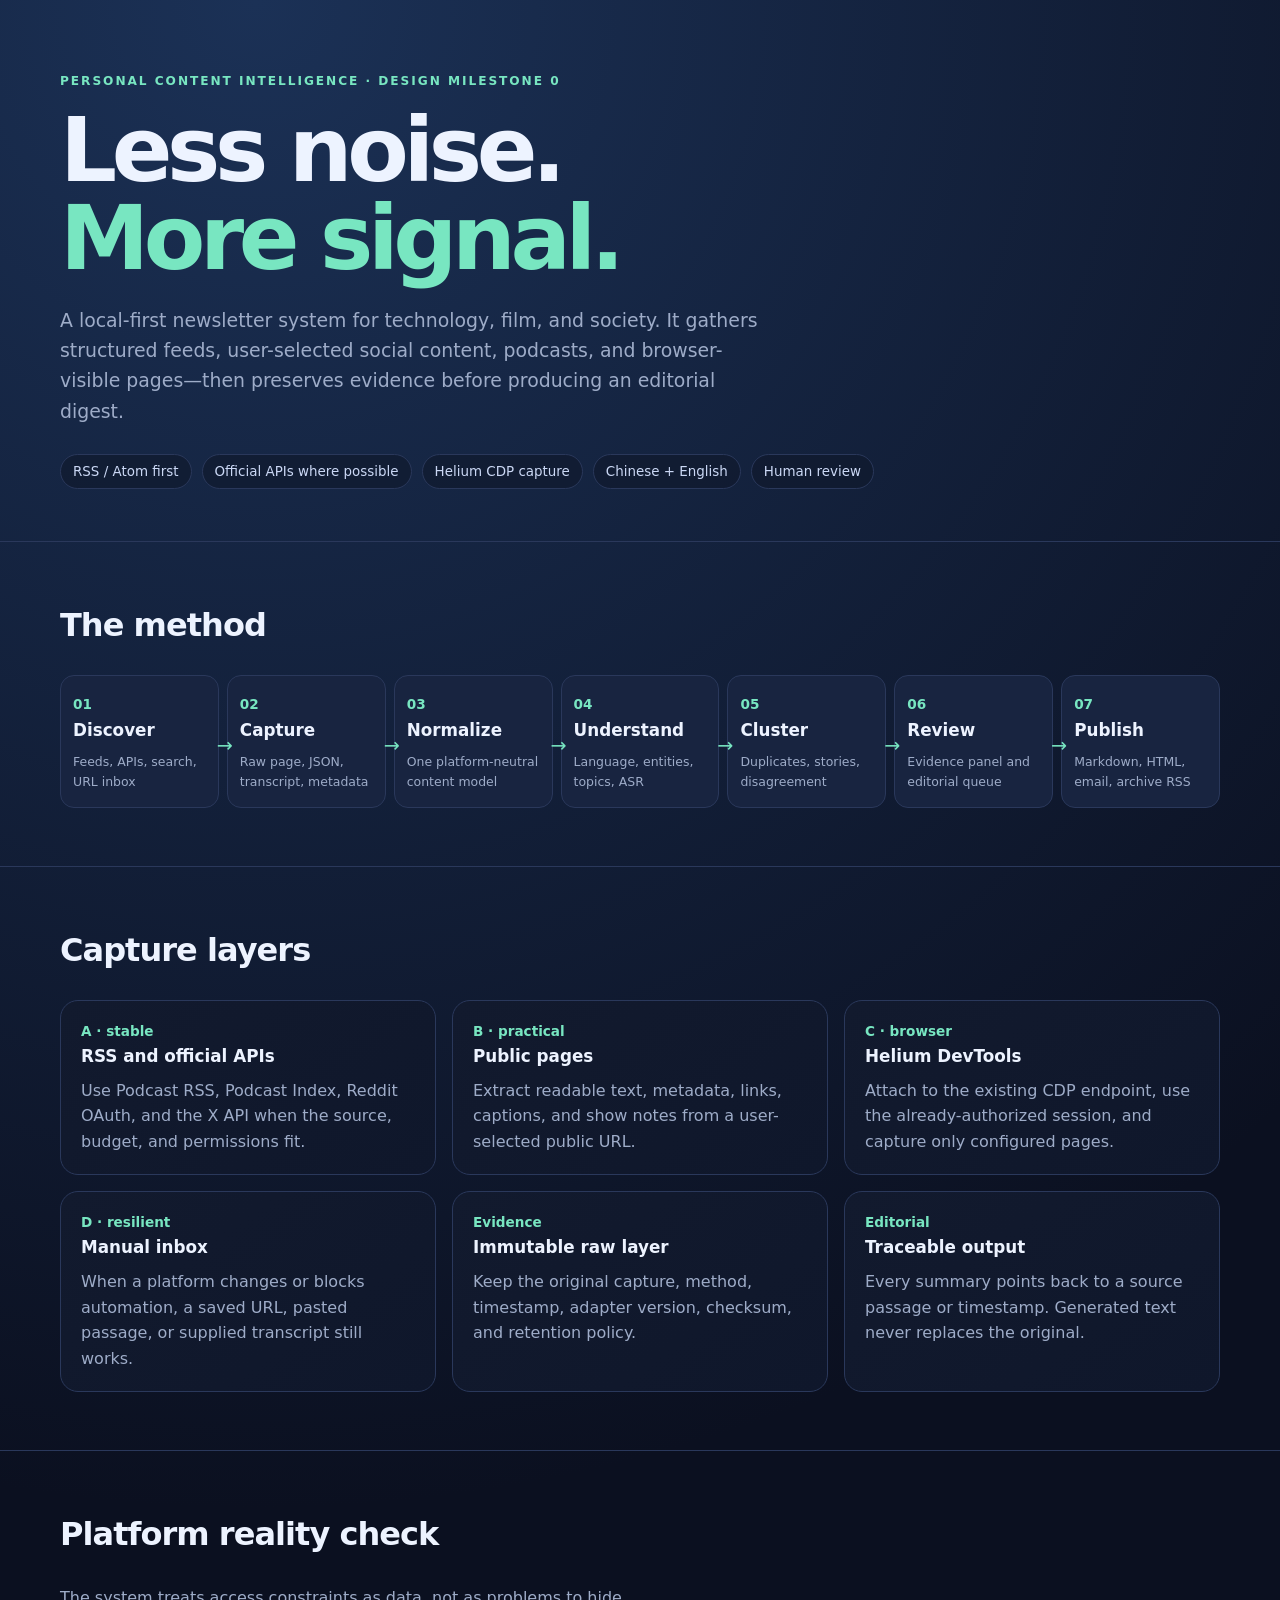
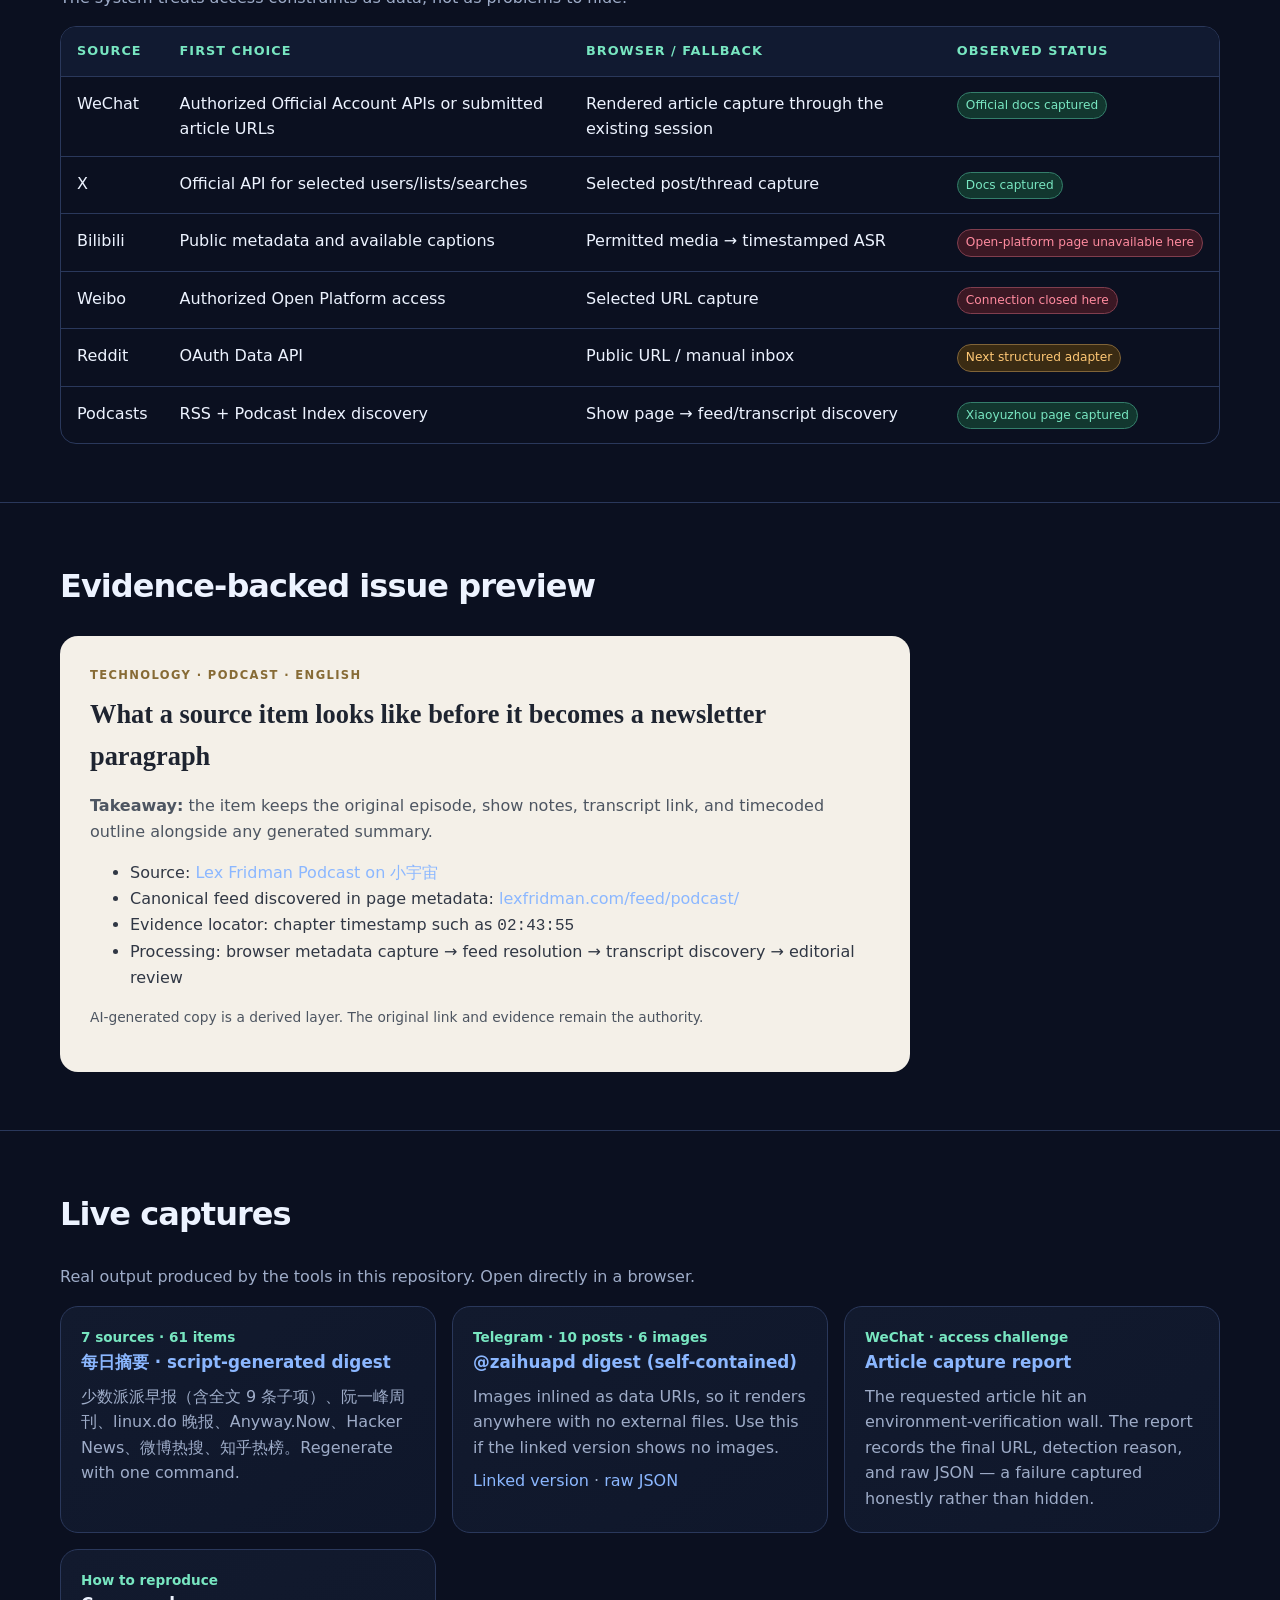
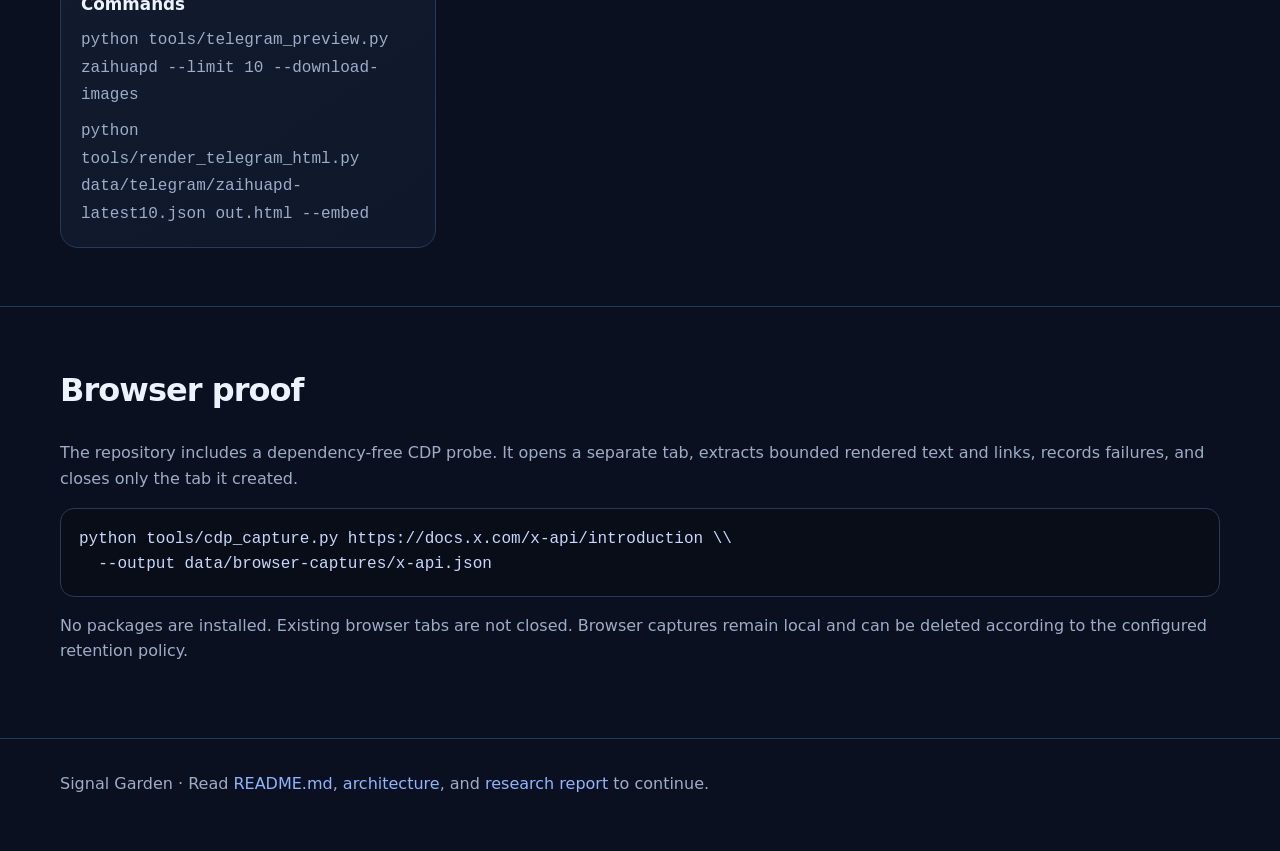
==== site/index.html @ 610e1a98 "Milestone 0: research, architecture, and working collectors - Docs: architecture, research, source m" ====
<!doctype html>
<html lang="en">
<head>
  <meta charset="utf-8">
  <meta name="viewport" content="width=device-width, initial-scale=1">
  <title>Signal Garden — Personal Newsletter System</title>
  <style>
    :root { --bg:#0b1020; --panel:#121a2e; --panel2:#182440; --ink:#edf3ff; --muted:#9eacc8; --line:#2a385b; --accent:#78e6c1; --accent2:#8bb7ff; --warn:#ffc875; --bad:#ff8b9f; }
    * { box-sizing:border-box; }
    body { margin:0; background:radial-gradient(circle at 20% 0%,#1b3156 0,transparent 36%),var(--bg); color:var(--ink); font:16px/1.6 system-ui,-apple-system,Segoe UI,sans-serif; }
    a { color:var(--accent2); text-decoration:none; } a:hover{text-decoration:underline}
    .wrap { width:min(1160px,calc(100% - 40px)); margin:auto; }
    header { padding:72px 0 52px; border-bottom:1px solid var(--line); }
    .eyebrow { color:var(--accent); text-transform:uppercase; letter-spacing:.16em; font-size:.76rem; font-weight:700; }
    h1 { max-width:820px; font-size:clamp(2.5rem,7vw,5.7rem); line-height:.98; margin:16px 0 22px; letter-spacing:-.06em; }
    .lede { max-width:720px; color:var(--muted); font-size:1.18rem; }
    .badges { display:flex; flex-wrap:wrap; gap:10px; margin-top:28px; }
    .badge { border:1px solid var(--line); background:#10192caa; border-radius:999px; padding:6px 12px; color:#cbd8f5; font-size:.84rem; }
    section { padding:58px 0; border-bottom:1px solid var(--line); }
    h2 { font-size:2rem; margin:0 0 24px; letter-spacing:-.03em; }
    h3 { margin:0 0 8px; font-size:1.05rem; }
    .muted { color:var(--muted); }
    .grid { display:grid; grid-template-columns:repeat(3,1fr); gap:16px; }
    .card { background:linear-gradient(145deg,var(--panel),#0f172b); border:1px solid var(--line); border-radius:18px; padding:20px; }
    .card p { color:var(--muted); margin:8px 0 0; }
    .number { color:var(--accent); font-size:.85rem; font-weight:800; }
    .pipeline { display:grid; grid-template-columns:repeat(7,1fr); gap:8px; align-items:stretch; }
    .step { position:relative; background:var(--panel2); border:1px solid var(--line); border-radius:14px; padding:15px 12px; min-height:124px; }
    .step:not(:last-child)::after { content:'→'; position:absolute; right:-15px; top:42%; color:var(--accent); z-index:2; font-size:1.2rem; }
    .step small { display:block; color:var(--muted); margin-top:8px; font-size:.78rem; }
    .matrix { overflow:auto; border:1px solid var(--line); border-radius:16px; }
    table { width:100%; min-width:760px; border-collapse:collapse; }
    th,td { padding:14px 16px; text-align:left; border-bottom:1px solid var(--line); vertical-align:top; }
    th { color:var(--accent); font-size:.8rem; text-transform:uppercase; letter-spacing:.08em; background:#111a31; }
    tr:last-child td { border-bottom:0; }
    .status { font-size:.76rem; border-radius:999px; padding:3px 8px; display:inline-block; border:1px solid; white-space:nowrap; }
    .ok { color:var(--accent); border-color:#347e6b; background:#12372f; }
    .partial { color:var(--warn); border-color:#806438; background:#3a2b13; }
    .blocked { color:var(--bad); border-color:#803e4e; background:#3b1824; }
    .issue { background:#f4f0e8; color:#1e2430; border-radius:18px; padding:30px; max-width:850px; }
    .issue .kicker { color:#876b35; text-transform:uppercase; letter-spacing:.12em; font-size:.72rem; font-weight:800; }
    .issue h3 { font-family:Georgia,serif; font-size:1.65rem; margin:8px 0 10px; }
    .issue p { color:#4d5561; }
    .issue ul { color:#303744; }
    pre { overflow:auto; background:#080d18; border:1px solid var(--line); padding:18px; border-radius:14px; color:#c7d8ff; }
    footer { padding:32px 0 70px; color:var(--muted); }
    @media (max-width:900px) { .grid{grid-template-columns:1fr 1fr}.pipeline{grid-template-columns:repeat(2,1fr)} .step:not(:last-child)::after{display:none} }
    @media (max-width:580px) { .wrap{width:min(100% - 24px,1160px)} .grid{grid-template-columns:1fr} header{padding-top:46px} }
  </style>
</head>
<body>
  <header><div class="wrap">
    <div class="eyebrow">Personal content intelligence · design milestone 0</div>
    <h1>Less noise.<br><span style="color:var(--accent)">More signal.</span></h1>
    <p class="lede">A local-first newsletter system for technology, film, and society. It gathers structured feeds, user-selected social content, podcasts, and browser-visible pages—then preserves evidence before producing an editorial digest.</p>
    <div class="badges"><span class="badge">RSS / Atom first</span><span class="badge">Official APIs where possible</span><span class="badge">Helium CDP capture</span><span class="badge">Chinese + English</span><span class="badge">Human review</span></div>
  </div></header>

  <main>
    <section><div class="wrap"><h2>The method</h2><div class="pipeline">
      <div class="step"><span class="number">01</span><h3>Discover</h3><small>Feeds, APIs, search, URL inbox</small></div>
      <div class="step"><span class="number">02</span><h3>Capture</h3><small>Raw page, JSON, transcript, metadata</small></div>
      <div class="step"><span class="number">03</span><h3>Normalize</h3><small>One platform-neutral content model</small></div>
      <div class="step"><span class="number">04</span><h3>Understand</h3><small>Language, entities, topics, ASR</small></div>
      <div class="step"><span class="number">05</span><h3>Cluster</h3><small>Duplicates, stories, disagreement</small></div>
      <div class="step"><span class="number">06</span><h3>Review</h3><small>Evidence panel and editorial queue</small></div>
      <div class="step"><span class="number">07</span><h3>Publish</h3><small>Markdown, HTML, email, archive RSS</small></div>
    </div></div></section>

    <section><div class="wrap"><h2>Capture layers</h2><div class="grid">
      <article class="card"><div class="number">A · stable</div><h3>RSS and official APIs</h3><p>Use Podcast RSS, Podcast Index, Reddit OAuth, and the X API when the source, budget, and permissions fit.</p></article>
      <article class="card"><div class="number">B · practical</div><h3>Public pages</h3><p>Extract readable text, metadata, links, captions, and show notes from a user-selected public URL.</p></article>
      <article class="card"><div class="number">C · browser</div><h3>Helium DevTools</h3><p>Attach to the existing CDP endpoint, use the already-authorized session, and capture only configured pages.</p></article>
      <article class="card"><div class="number">D · resilient</div><h3>Manual inbox</h3><p>When a platform changes or blocks automation, a saved URL, pasted passage, or supplied transcript still works.</p></article>
      <article class="card"><div class="number">Evidence</div><h3>Immutable raw layer</h3><p>Keep the original capture, method, timestamp, adapter version, checksum, and retention policy.</p></article>
      <article class="card"><div class="number">Editorial</div><h3>Traceable output</h3><p>Every summary points back to a source passage or timestamp. Generated text never replaces the original.</p></article>
    </div></div></section>

    <section><div class="wrap"><h2>Platform reality check</h2><p class="muted">The system treats access constraints as data, not as problems to hide.</p><div class="matrix"><table><thead><tr><th>Source</th><th>First choice</th><th>Browser / fallback</th><th>Observed status</th></tr></thead><tbody>
      <tr><td>WeChat</td><td>Authorized Official Account APIs or submitted article URLs</td><td>Rendered article capture through the existing session</td><td><span class="status ok">Official docs captured</span></td></tr>
      <tr><td>X</td><td>Official API for selected users/lists/searches</td><td>Selected post/thread capture</td><td><span class="status ok">Docs captured</span></td></tr>
      <tr><td>Bilibili</td><td>Public metadata and available captions</td><td>Permitted media → timestamped ASR</td><td><span class="status blocked">Open-platform page unavailable here</span></td></tr>
      <tr><td>Weibo</td><td>Authorized Open Platform access</td><td>Selected URL capture</td><td><span class="status blocked">Connection closed here</span></td></tr>
      <tr><td>Reddit</td><td>OAuth Data API</td><td>Public URL / manual inbox</td><td><span class="status partial">Next structured adapter</span></td></tr>
      <tr><td>Podcasts</td><td>RSS + Podcast Index discovery</td><td>Show page → feed/transcript discovery</td><td><span class="status ok">Xiaoyuzhou page captured</span></td></tr>
    </tbody></table></div></div></section>

    <section><div class="wrap"><h2>Evidence-backed issue preview</h2><div class="issue"><div class="kicker">Technology · podcast · English</div><h3>What a source item looks like before it becomes a newsletter paragraph</h3><p><strong>Takeaway:</strong> the item keeps the original episode, show notes, transcript link, and timecoded outline alongside any generated summary.</p><ul><li>Source: <a href="https://www.xiaoyuzhoufm.com/podcast/60822a89e37969823dfb8be3">Lex Fridman Podcast on 小宇宙</a></li><li>Canonical feed discovered in page metadata: <a href="https://lexfridman.com/feed/podcast/">lexfridman.com/feed/podcast/</a></li><li>Evidence locator: chapter timestamp such as <code>02:43:55</code></li><li>Processing: browser metadata capture → feed resolution → transcript discovery → editorial review</li></ul><p style="font-size:.86rem">AI-generated copy is a derived layer. The original link and evidence remain the authority.</p></div></div></section>

    <section><div class="wrap"><h2>Live captures</h2><p class="muted">Real output produced by the tools in this repository. Open directly in a browser.</p><div class="grid">
      <article class="card"><div class="number">7 sources · 61 items</div><h3><a href="captures/digest.html">每日摘要 · script-generated digest</a></h3><p>少数派派早报（含全文 9 条子项）、阮一峰周刊、linux.do 晚报、Anyway.Now、Hacker News、微博热搜、知乎热榜。Regenerate with one command.</p></article>
      <article class="card"><div class="number">Telegram · 10 posts · 6 images</div><h3><a href="captures/telegram-zaihuapd-latest10-standalone.html">@zaihuapd digest (self-contained)</a></h3><p>Images inlined as data URIs, so it renders anywhere with no external files. Use this if the linked version shows no images.</p><p><a href="captures/telegram-zaihuapd-latest10.html">Linked version</a> · <a href="../data/telegram/zaihuapd-latest10.json">raw JSON</a></p></article>
      <article class="card"><div class="number">WeChat · access challenge</div><h3><a href="captures/wechat-article-zk0KxuLzhmMJ4LPYW_OHMA.html">Article capture report</a></h3><p>The requested article hit an environment-verification wall. The report records the final URL, detection reason, and raw JSON — a failure captured honestly rather than hidden.</p></article>
      <article class="card"><div class="number">How to reproduce</div><h3>Commands</h3><p><code>python tools/telegram_preview.py zaihuapd --limit 10 --download-images</code></p><p><code>python tools/render_telegram_html.py data/telegram/zaihuapd-latest10.json out.html --embed</code></p></article>
    </div></div></section>

    <section><div class="wrap"><h2>Browser proof</h2><p class="muted">The repository includes a dependency-free CDP probe. It opens a separate tab, extracts bounded rendered text and links, records failures, and closes only the tab it created.</p><pre>python tools/cdp_capture.py https://docs.x.com/x-api/introduction \\
  --output data/browser-captures/x-api.json</pre><p class="muted">No packages are installed. Existing browser tabs are not closed. Browser captures remain local and can be deleted according to the configured retention policy.</p></div></section>
  </main>
  <footer><div class="wrap">Signal Garden · Read <a href="../README.md">README.md</a>, <a href="../docs/ARCHITECTURE.md">architecture</a>, and <a href="../docs/RESEARCH.md">research report</a> to continue.</div></footer>
</body>
</html>
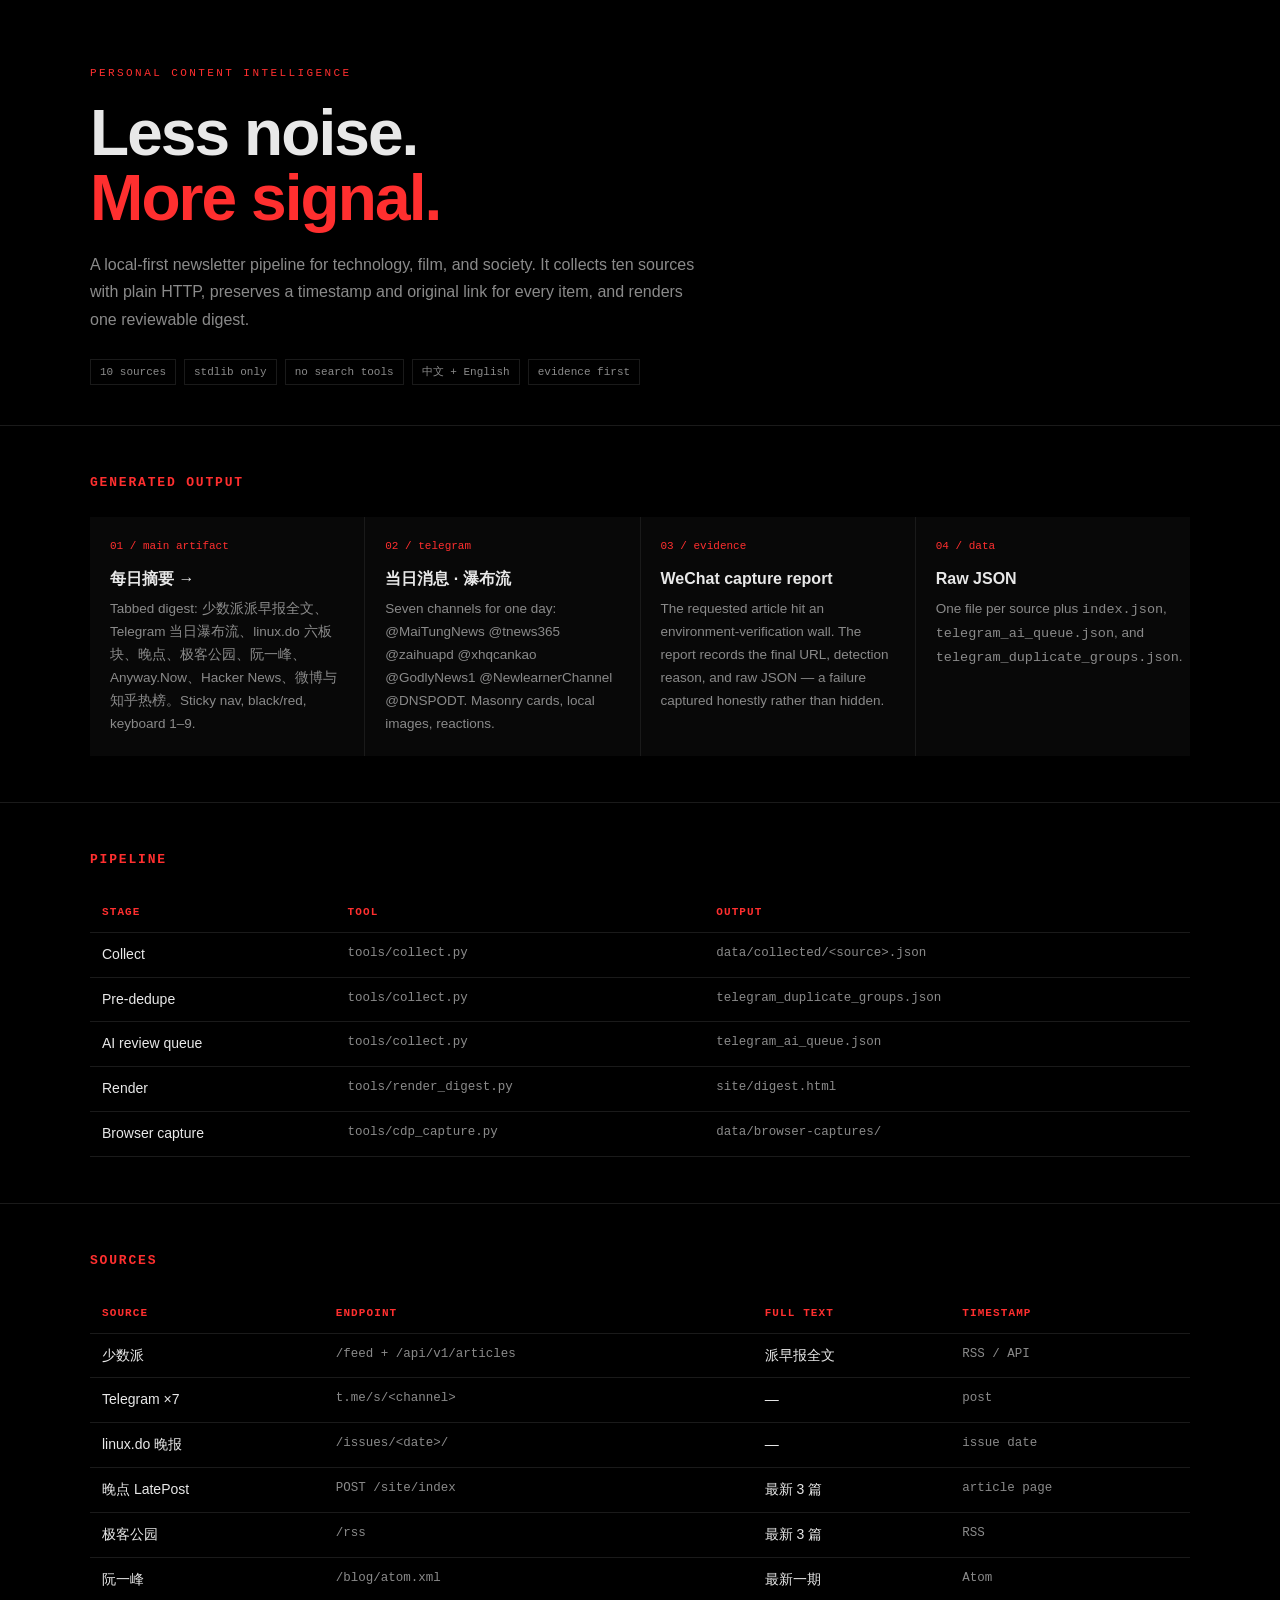
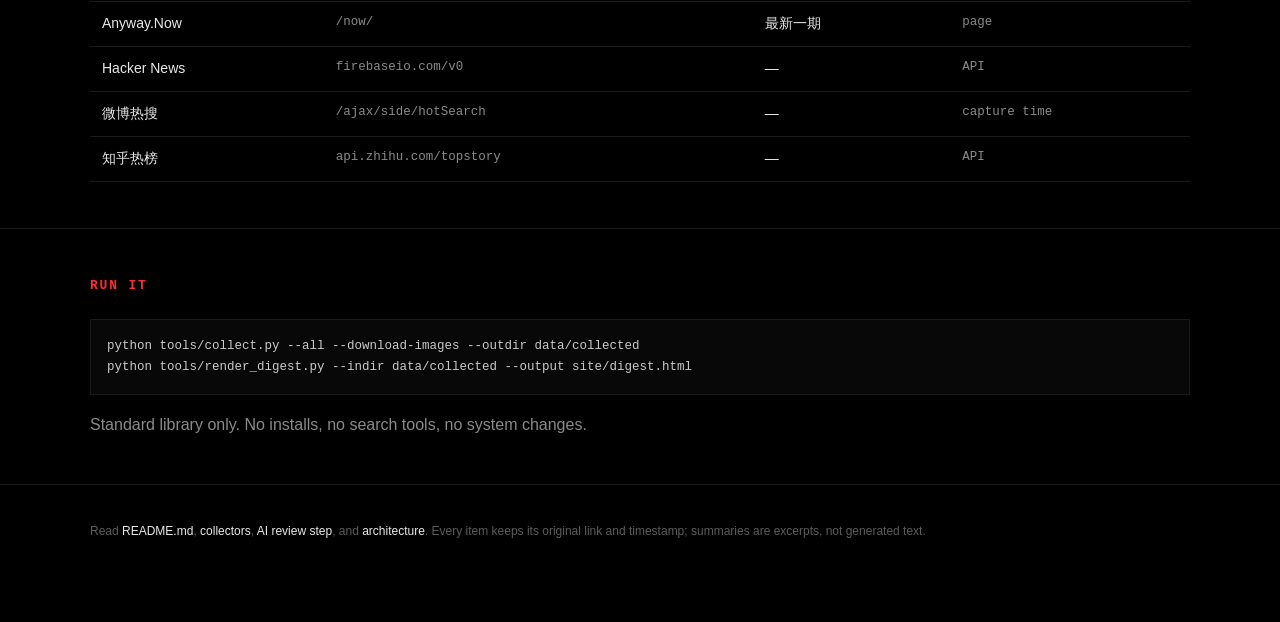
==== commit 3e274b47: "Rework pipeline: 10 sources, mandatory timestamps, scoped full text, minimal renderer Collection (to" ====
--- a/site/index.html
+++ b/site/index.html
@@ -1,102 +1,128 @@
 <!doctype html>
-<html lang="en">
+<html lang="zh-CN">
 <head>
-  <meta charset="utf-8">
-  <meta name="viewport" content="width=device-width, initial-scale=1">
-  <title>Signal Garden — Personal Newsletter System</title>
-  <style>
-    :root { --bg:#0b1020; --panel:#121a2e; --panel2:#182440; --ink:#edf3ff; --muted:#9eacc8; --line:#2a385b; --accent:#78e6c1; --accent2:#8bb7ff; --warn:#ffc875; --bad:#ff8b9f; }
-    * { box-sizing:border-box; }
-    body { margin:0; background:radial-gradient(circle at 20% 0%,#1b3156 0,transparent 36%),var(--bg); color:var(--ink); font:16px/1.6 system-ui,-apple-system,Segoe UI,sans-serif; }
-    a { color:var(--accent2); text-decoration:none; } a:hover{text-decoration:underline}
-    .wrap { width:min(1160px,calc(100% - 40px)); margin:auto; }
-    header { padding:72px 0 52px; border-bottom:1px solid var(--line); }
-    .eyebrow { color:var(--accent); text-transform:uppercase; letter-spacing:.16em; font-size:.76rem; font-weight:700; }
-    h1 { max-width:820px; font-size:clamp(2.5rem,7vw,5.7rem); line-height:.98; margin:16px 0 22px; letter-spacing:-.06em; }
-    .lede { max-width:720px; color:var(--muted); font-size:1.18rem; }
-    .badges { display:flex; flex-wrap:wrap; gap:10px; margin-top:28px; }
-    .badge { border:1px solid var(--line); background:#10192caa; border-radius:999px; padding:6px 12px; color:#cbd8f5; font-size:.84rem; }
-    section { padding:58px 0; border-bottom:1px solid var(--line); }
-    h2 { font-size:2rem; margin:0 0 24px; letter-spacing:-.03em; }
-    h3 { margin:0 0 8px; font-size:1.05rem; }
-    .muted { color:var(--muted); }
-    .grid { display:grid; grid-template-columns:repeat(3,1fr); gap:16px; }
-    .card { background:linear-gradient(145deg,var(--panel),#0f172b); border:1px solid var(--line); border-radius:18px; padding:20px; }
-    .card p { color:var(--muted); margin:8px 0 0; }
-    .number { color:var(--accent); font-size:.85rem; font-weight:800; }
-    .pipeline { display:grid; grid-template-columns:repeat(7,1fr); gap:8px; align-items:stretch; }
-    .step { position:relative; background:var(--panel2); border:1px solid var(--line); border-radius:14px; padding:15px 12px; min-height:124px; }
-    .step:not(:last-child)::after { content:'→'; position:absolute; right:-15px; top:42%; color:var(--accent); z-index:2; font-size:1.2rem; }
-    .step small { display:block; color:var(--muted); margin-top:8px; font-size:.78rem; }
-    .matrix { overflow:auto; border:1px solid var(--line); border-radius:16px; }
-    table { width:100%; min-width:760px; border-collapse:collapse; }
-    th,td { padding:14px 16px; text-align:left; border-bottom:1px solid var(--line); vertical-align:top; }
-    th { color:var(--accent); font-size:.8rem; text-transform:uppercase; letter-spacing:.08em; background:#111a31; }
-    tr:last-child td { border-bottom:0; }
-    .status { font-size:.76rem; border-radius:999px; padding:3px 8px; display:inline-block; border:1px solid; white-space:nowrap; }
-    .ok { color:var(--accent); border-color:#347e6b; background:#12372f; }
-    .partial { color:var(--warn); border-color:#806438; background:#3a2b13; }
-    .blocked { color:var(--bad); border-color:#803e4e; background:#3b1824; }
-    .issue { background:#f4f0e8; color:#1e2430; border-radius:18px; padding:30px; max-width:850px; }
-    .issue .kicker { color:#876b35; text-transform:uppercase; letter-spacing:.12em; font-size:.72rem; font-weight:800; }
-    .issue h3 { font-family:Georgia,serif; font-size:1.65rem; margin:8px 0 10px; }
-    .issue p { color:#4d5561; }
-    .issue ul { color:#303744; }
-    pre { overflow:auto; background:#080d18; border:1px solid var(--line); padding:18px; border-radius:14px; color:#c7d8ff; }
-    footer { padding:32px 0 70px; color:var(--muted); }
-    @media (max-width:900px) { .grid{grid-template-columns:1fr 1fr}.pipeline{grid-template-columns:repeat(2,1fr)} .step:not(:last-child)::after{display:none} }
-    @media (max-width:580px) { .wrap{width:min(100% - 24px,1160px)} .grid{grid-template-columns:1fr} header{padding-top:46px} }
-  </style>
+<meta charset="utf-8">
+<meta name="viewport" content="width=device-width,initial-scale=1">
+<title>Personal Newsletter System</title>
+<style>
+*{margin:0;padding:0;box-sizing:border-box}
+:root{--bg:#000;--fg:#e8e8e8;--dim:#8a8a8a;--dimmer:#5c5c5c;--accent:#ff2f2f;--line:#1a1a1a;--panel:#080808}
+html{background:var(--bg)}
+body{background:var(--bg);color:var(--fg);
+  font:15px/1.7 -apple-system,"Segoe UI","PingFang SC","Microsoft YaHei",sans-serif;-webkit-font-smoothing:antialiased}
+a{color:var(--fg);text-decoration:none;border-bottom:1px solid transparent}
+a:hover{color:var(--accent);border-bottom-color:var(--accent)}
+code,.mono,time{font-family:ui-monospace,SFMono-Regular,Menlo,Consolas,monospace}
+.wrap{width:min(1100px,100% - 32px);margin:0 auto}
+header{border-bottom:1px solid var(--line);padding:64px 0 40px}
+.kicker{color:var(--accent);font-size:11px;letter-spacing:.22em;text-transform:uppercase;font-family:ui-monospace,monospace}
+h1{font-size:clamp(2rem,6vw,4rem);line-height:1.02;letter-spacing:-.03em;margin:18px 0 20px;font-weight:800}
+h1 em{font-style:normal;color:var(--accent)}
+.lede{color:var(--dim);max-width:70ch;font-size:16px}
+.tags{display:flex;flex-wrap:wrap;gap:8px;margin-top:26px}
+.tag{border:1px solid var(--line);color:var(--dim);font-size:11px;padding:3px 9px;font-family:ui-monospace,monospace}
+section{padding:46px 0;border-bottom:1px solid var(--line)}
+h2{font-size:13px;letter-spacing:.14em;text-transform:uppercase;color:var(--accent);
+  font-family:ui-monospace,monospace;font-weight:700;margin-bottom:22px}
+h3{font-size:16px;font-weight:700;margin-bottom:6px}
+.grid{display:grid;grid-template-columns:repeat(auto-fit,minmax(260px,1fr));gap:1px;background:var(--line)}
+.card{background:var(--panel);padding:20px}
+.card p{color:var(--dim);font-size:13.5px}
+.card .n{color:var(--accent);font-size:11px;font-family:ui-monospace,monospace;margin-bottom:10px;display:block}
+table{width:100%;border-collapse:collapse;font-size:14px}
+th,td{text-align:left;padding:10px 12px;border-bottom:1px solid var(--line);vertical-align:top}
+th{color:var(--accent);font-size:11px;letter-spacing:.1em;text-transform:uppercase;font-family:ui-monospace,monospace;font-weight:700}
+td.mono{font-family:ui-monospace,monospace;color:var(--dim);font-size:12.5px}
+.ok{color:var(--fg)}.warn{color:var(--dim)}.bad{color:var(--dimmer)}
+pre{background:var(--panel);border:1px solid var(--line);padding:16px;overflow-x:auto;
+  color:#c9c9c9;font-size:12.5px;font-family:ui-monospace,monospace}
+footer{padding:36px 0 80px;color:var(--dimmer);font-size:12px}
+footer code{color:var(--dim)}
+@media(max-width:640px){.wrap{width:calc(100% - 24px)}header{padding-top:44px}}
+</style>
 </head>
 <body>
-  <header><div class="wrap">
-    <div class="eyebrow">Personal content intelligence · design milestone 0</div>
-    <h1>Less noise.<br><span style="color:var(--accent)">More signal.</span></h1>
-    <p class="lede">A local-first newsletter system for technology, film, and society. It gathers structured feeds, user-selected social content, podcasts, and browser-visible pages—then preserves evidence before producing an editorial digest.</p>
-    <div class="badges"><span class="badge">RSS / Atom first</span><span class="badge">Official APIs where possible</span><span class="badge">Helium CDP capture</span><span class="badge">Chinese + English</span><span class="badge">Human review</span></div>
-  </div></header>
+<header><div class="wrap">
+  <div class="kicker">Personal content intelligence</div>
+  <h1>Less noise.<br><em>More signal.</em></h1>
+  <p class="lede">A local-first newsletter pipeline for technology, film, and society. It collects ten sources with plain HTTP, preserves a timestamp and original link for every item, and renders one reviewable digest.</p>
+  <div class="tags">
+    <span class="tag">10 sources</span>
+    <span class="tag">stdlib only</span>
+    <span class="tag">no search tools</span>
+    <span class="tag">中文 + English</span>
+    <span class="tag">evidence first</span>
+  </div>
+</div></header>
 
-  <main>
-    <section><div class="wrap"><h2>The method</h2><div class="pipeline">
-      <div class="step"><span class="number">01</span><h3>Discover</h3><small>Feeds, APIs, search, URL inbox</small></div>
-      <div class="step"><span class="number">02</span><h3>Capture</h3><small>Raw page, JSON, transcript, metadata</small></div>
-      <div class="step"><span class="number">03</span><h3>Normalize</h3><small>One platform-neutral content model</small></div>
-      <div class="step"><span class="number">04</span><h3>Understand</h3><small>Language, entities, topics, ASR</small></div>
-      <div class="step"><span class="number">05</span><h3>Cluster</h3><small>Duplicates, stories, disagreement</small></div>
-      <div class="step"><span class="number">06</span><h3>Review</h3><small>Evidence panel and editorial queue</small></div>
-      <div class="step"><span class="number">07</span><h3>Publish</h3><small>Markdown, HTML, email, archive RSS</small></div>
-    </div></div></section>
+<main>
+  <section><div class="wrap"><h2>Generated output</h2>
+    <div class="grid">
+      <div class="card">
+        <span class="n">01 / main artifact</span>
+        <h3><a href="digest.html">每日摘要 →</a></h3>
+        <p>Tabbed digest: 少数派派早报全文、Telegram 当日瀑布流、linux.do 六板块、晚点、极客公园、阮一峰、Anyway.Now、Hacker News、微博与知乎热榜。Sticky nav, black/red, keyboard 1–9.</p>
+      </div>
+      <div class="card">
+        <span class="n">02 / telegram</span>
+        <h3><a href="digest.html#telegram">当日消息 · 瀑布流</a></h3>
+        <p>Seven channels for one day: @MaiTungNews @tnews365 @zaihuapd @xhqcankao @GodlyNews1 @NewlearnerChannel @DNSPODT. Masonry cards, local images, reactions.</p>
+      </div>
+      <div class="card">
+        <span class="n">03 / evidence</span>
+        <h3><a href="captures/wechat-article-zk0KxuLzhmMJ4LPYW_OHMA.html">WeChat capture report</a></h3>
+        <p>The requested article hit an environment-verification wall. The report records the final URL, detection reason, and raw JSON — a failure captured honestly rather than hidden.</p>
+      </div>
+      <div class="card">
+        <span class="n">04 / data</span>
+        <h3><a href="../data/collected/index.json">Raw JSON</a></h3>
+        <p>One file per source plus <code>index.json</code>, <code>telegram_ai_queue.json</code>, and <code>telegram_duplicate_groups.json</code>.</p>
+      </div>
+    </div>
+  </div></section>
 
-    <section><div class="wrap"><h2>Capture layers</h2><div class="grid">
-      <article class="card"><div class="number">A · stable</div><h3>RSS and official APIs</h3><p>Use Podcast RSS, Podcast Index, Reddit OAuth, and the X API when the source, budget, and permissions fit.</p></article>
-      <article class="card"><div class="number">B · practical</div><h3>Public pages</h3><p>Extract readable text, metadata, links, captions, and show notes from a user-selected public URL.</p></article>
-      <article class="card"><div class="number">C · browser</div><h3>Helium DevTools</h3><p>Attach to the existing CDP endpoint, use the already-authorized session, and capture only configured pages.</p></article>
-      <article class="card"><div class="number">D · resilient</div><h3>Manual inbox</h3><p>When a platform changes or blocks automation, a saved URL, pasted passage, or supplied transcript still works.</p></article>
-      <article class="card"><div class="number">Evidence</div><h3>Immutable raw layer</h3><p>Keep the original capture, method, timestamp, adapter version, checksum, and retention policy.</p></article>
-      <article class="card"><div class="number">Editorial</div><h3>Traceable output</h3><p>Every summary points back to a source passage or timestamp. Generated text never replaces the original.</p></article>
-    </div></div></section>
+  <section><div class="wrap"><h2>Pipeline</h2>
+    <table>
+      <thead><tr><th>Stage</th><th>Tool</th><th>Output</th></tr></thead>
+      <tbody>
+        <tr><td>Collect</td><td class="mono">tools/collect.py</td><td class="mono">data/collected/&lt;source&gt;.json</td></tr>
+        <tr><td>Pre-dedupe</td><td class="mono">tools/collect.py</td><td class="mono">telegram_duplicate_groups.json</td></tr>
+        <tr><td>AI review queue</td><td class="mono">tools/collect.py</td><td class="mono">telegram_ai_queue.json</td></tr>
+        <tr><td>Render</td><td class="mono">tools/render_digest.py</td><td class="mono">site/digest.html</td></tr>
+        <tr><td>Browser capture</td><td class="mono">tools/cdp_capture.py</td><td class="mono">data/browser-captures/</td></tr>
+      </tbody>
+    </table>
+  </div></section>
 
-    <section><div class="wrap"><h2>Platform reality check</h2><p class="muted">The system treats access constraints as data, not as problems to hide.</p><div class="matrix"><table><thead><tr><th>Source</th><th>First choice</th><th>Browser / fallback</th><th>Observed status</th></tr></thead><tbody>
-      <tr><td>WeChat</td><td>Authorized Official Account APIs or submitted article URLs</td><td>Rendered article capture through the existing session</td><td><span class="status ok">Official docs captured</span></td></tr>
-      <tr><td>X</td><td>Official API for selected users/lists/searches</td><td>Selected post/thread capture</td><td><span class="status ok">Docs captured</span></td></tr>
-      <tr><td>Bilibili</td><td>Public metadata and available captions</td><td>Permitted media → timestamped ASR</td><td><span class="status blocked">Open-platform page unavailable here</span></td></tr>
-      <tr><td>Weibo</td><td>Authorized Open Platform access</td><td>Selected URL capture</td><td><span class="status blocked">Connection closed here</span></td></tr>
-      <tr><td>Reddit</td><td>OAuth Data API</td><td>Public URL / manual inbox</td><td><span class="status partial">Next structured adapter</span></td></tr>
-      <tr><td>Podcasts</td><td>RSS + Podcast Index discovery</td><td>Show page → feed/transcript discovery</td><td><span class="status ok">Xiaoyuzhou page captured</span></td></tr>
-    </tbody></table></div></div></section>
+  <section><div class="wrap"><h2>Sources</h2>
+    <table>
+      <thead><tr><th>Source</th><th>Endpoint</th><th>Full text</th><th>Timestamp</th></tr></thead>
+      <tbody>
+        <tr><td>少数派</td><td class="mono">/feed + /api/v1/articles</td><td>派早报全文</td><td class="mono">RSS / API</td></tr>
+        <tr><td>Telegram ×7</td><td class="mono">t.me/s/&lt;channel&gt;</td><td>—</td><td class="mono">post</td></tr>
+        <tr><td>linux.do 晚报</td><td class="mono">/issues/&lt;date&gt;/</td><td>—</td><td class="mono">issue date</td></tr>
+        <tr><td>晚点 LatePost</td><td class="mono">POST /site/index</td><td>最新 3 篇</td><td class="mono">article page</td></tr>
+        <tr><td>极客公园</td><td class="mono">/rss</td><td>最新 3 篇</td><td class="mono">RSS</td></tr>
+        <tr><td>阮一峰</td><td class="mono">/blog/atom.xml</td><td>最新一期</td><td class="mono">Atom</td></tr>
+        <tr><td>Anyway.Now</td><td class="mono">/now/</td><td>最新一期</td><td class="mono">page</td></tr>
+        <tr><td>Hacker News</td><td class="mono">firebaseio.com/v0</td><td>—</td><td class="mono">API</td></tr>
+        <tr><td>微博热搜</td><td class="mono">/ajax/side/hotSearch</td><td>—</td><td class="mono">capture time</td></tr>
+        <tr><td>知乎热榜</td><td class="mono">api.zhihu.com/topstory</td><td>—</td><td class="mono">API</td></tr>
+      </tbody>
+    </table>
+  </div></section>
 
-    <section><div class="wrap"><h2>Evidence-backed issue preview</h2><div class="issue"><div class="kicker">Technology · podcast · English</div><h3>What a source item looks like before it becomes a newsletter paragraph</h3><p><strong>Takeaway:</strong> the item keeps the original episode, show notes, transcript link, and timecoded outline alongside any generated summary.</p><ul><li>Source: <a href="https://www.xiaoyuzhoufm.com/podcast/60822a89e37969823dfb8be3">Lex Fridman Podcast on 小宇宙</a></li><li>Canonical feed discovered in page metadata: <a href="https://lexfridman.com/feed/podcast/">lexfridman.com/feed/podcast/</a></li><li>Evidence locator: chapter timestamp such as <code>02:43:55</code></li><li>Processing: browser metadata capture → feed resolution → transcript discovery → editorial review</li></ul><p style="font-size:.86rem">AI-generated copy is a derived layer. The original link and evidence remain the authority.</p></div></div></section>
+  <section><div class="wrap"><h2>Run it</h2>
+<pre>python tools/collect.py --all --download-images --outdir data/collected
+python tools/render_digest.py --indir data/collected --output site/digest.html</pre>
+    <p class="lede" style="margin-top:16px">Standard library only. No installs, no search tools, no system changes.</p>
+  </div></section>
+</main>
 
-    <section><div class="wrap"><h2>Live captures</h2><p class="muted">Real output produced by the tools in this repository. Open directly in a browser.</p><div class="grid">
-      <article class="card"><div class="number">7 sources · 61 items</div><h3><a href="captures/digest.html">每日摘要 · script-generated digest</a></h3><p>少数派派早报（含全文 9 条子项）、阮一峰周刊、linux.do 晚报、Anyway.Now、Hacker News、微博热搜、知乎热榜。Regenerate with one command.</p></article>
-      <article class="card"><div class="number">Telegram · 10 posts · 6 images</div><h3><a href="captures/telegram-zaihuapd-latest10-standalone.html">@zaihuapd digest (self-contained)</a></h3><p>Images inlined as data URIs, so it renders anywhere with no external files. Use this if the linked version shows no images.</p><p><a href="captures/telegram-zaihuapd-latest10.html">Linked version</a> · <a href="../data/telegram/zaihuapd-latest10.json">raw JSON</a></p></article>
-      <article class="card"><div class="number">WeChat · access challenge</div><h3><a href="captures/wechat-article-zk0KxuLzhmMJ4LPYW_OHMA.html">Article capture report</a></h3><p>The requested article hit an environment-verification wall. The report records the final URL, detection reason, and raw JSON — a failure captured honestly rather than hidden.</p></article>
-      <article class="card"><div class="number">How to reproduce</div><h3>Commands</h3><p><code>python tools/telegram_preview.py zaihuapd --limit 10 --download-images</code></p><p><code>python tools/render_telegram_html.py data/telegram/zaihuapd-latest10.json out.html --embed</code></p></article>
-    </div></div></section>
-
-    <section><div class="wrap"><h2>Browser proof</h2><p class="muted">The repository includes a dependency-free CDP probe. It opens a separate tab, extracts bounded rendered text and links, records failures, and closes only the tab it created.</p><pre>python tools/cdp_capture.py https://docs.x.com/x-api/introduction \\
-  --output data/browser-captures/x-api.json</pre><p class="muted">No packages are installed. Existing browser tabs are not closed. Browser captures remain local and can be deleted according to the configured retention policy.</p></div></section>
-  </main>
-  <footer><div class="wrap">Signal Garden · Read <a href="../README.md">README.md</a>, <a href="../docs/ARCHITECTURE.md">architecture</a>, and <a href="../docs/RESEARCH.md">research report</a> to continue.</div></footer>
+<footer><div class="wrap">
+  Read <a href="../README.md">README.md</a>, <a href="../docs/COLLECTORS.md">collectors</a>,
+  <a href="../docs/AI-REVIEW.md">AI review step</a>, and <a href="../docs/ARCHITECTURE.md">architecture</a>.
+  Every item keeps its original link and timestamp; summaries are excerpts, not generated text.
+</div></footer>
 </body>
 </html>
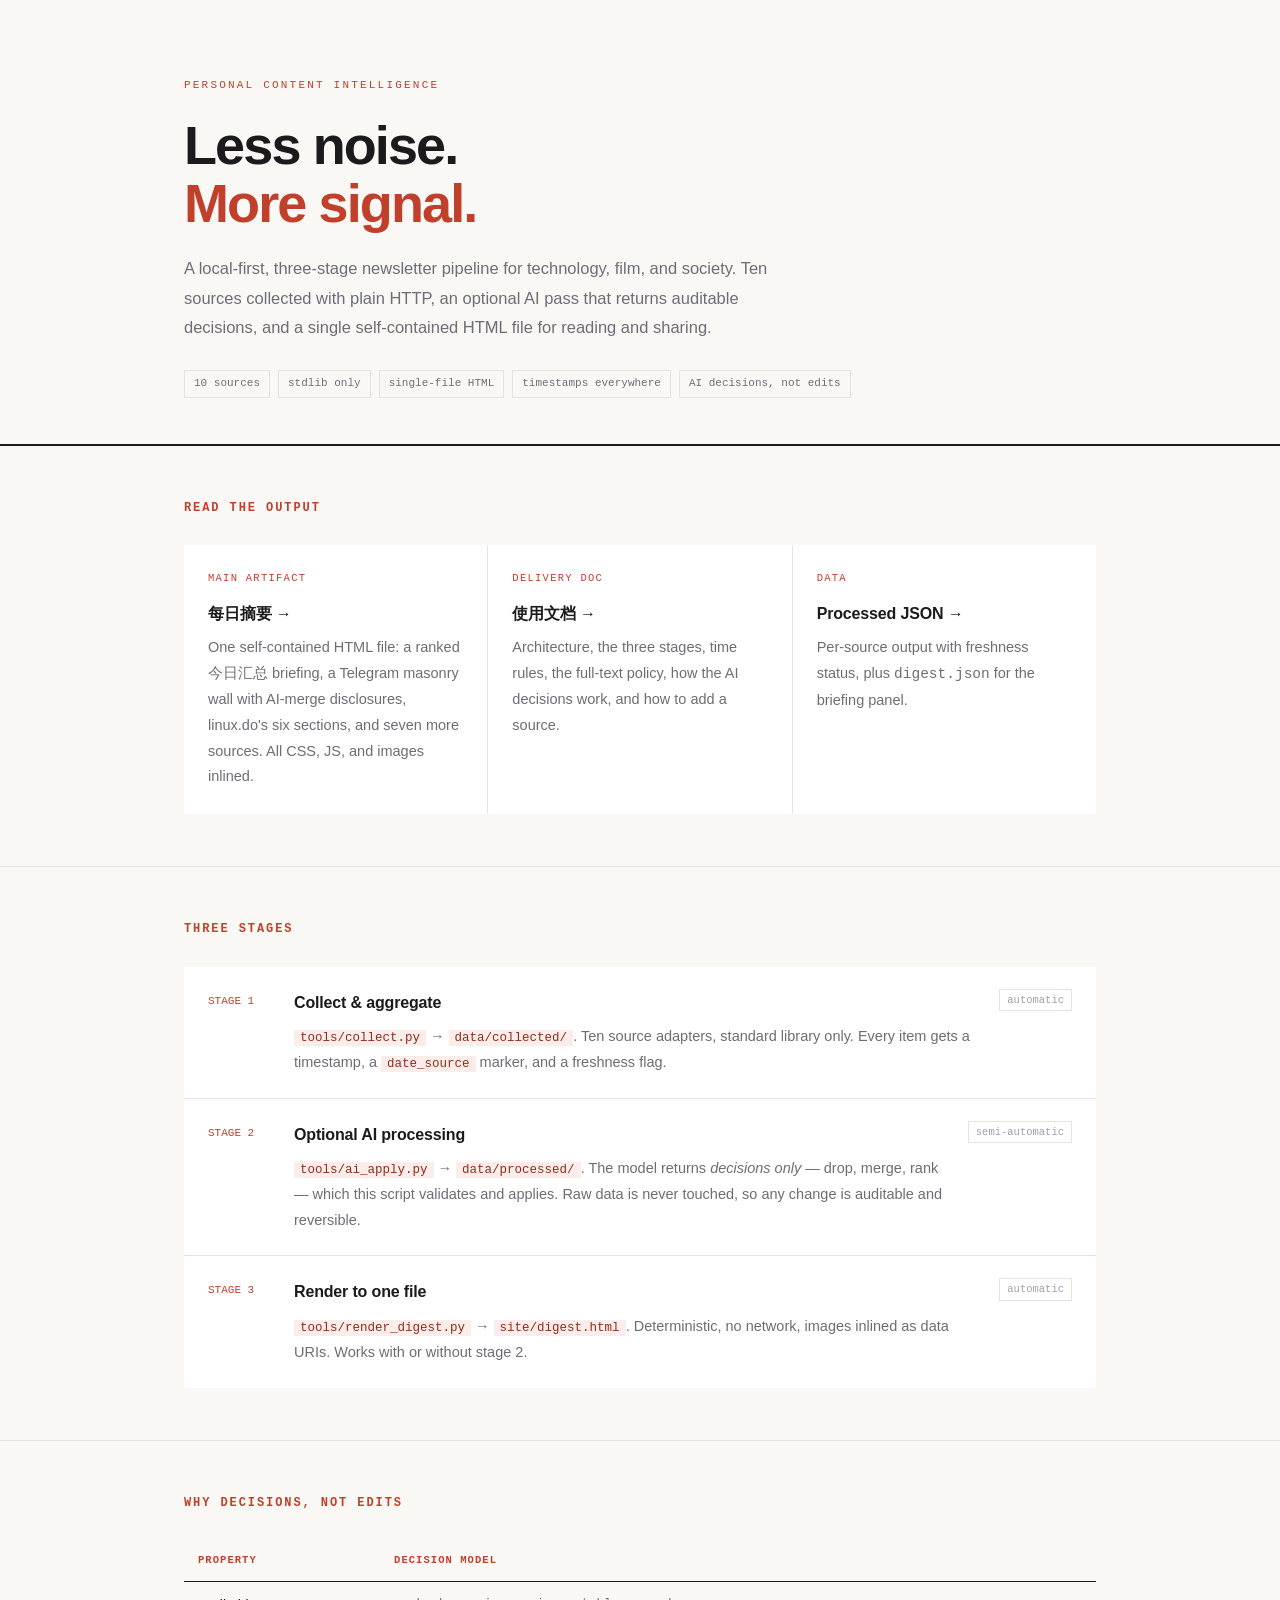
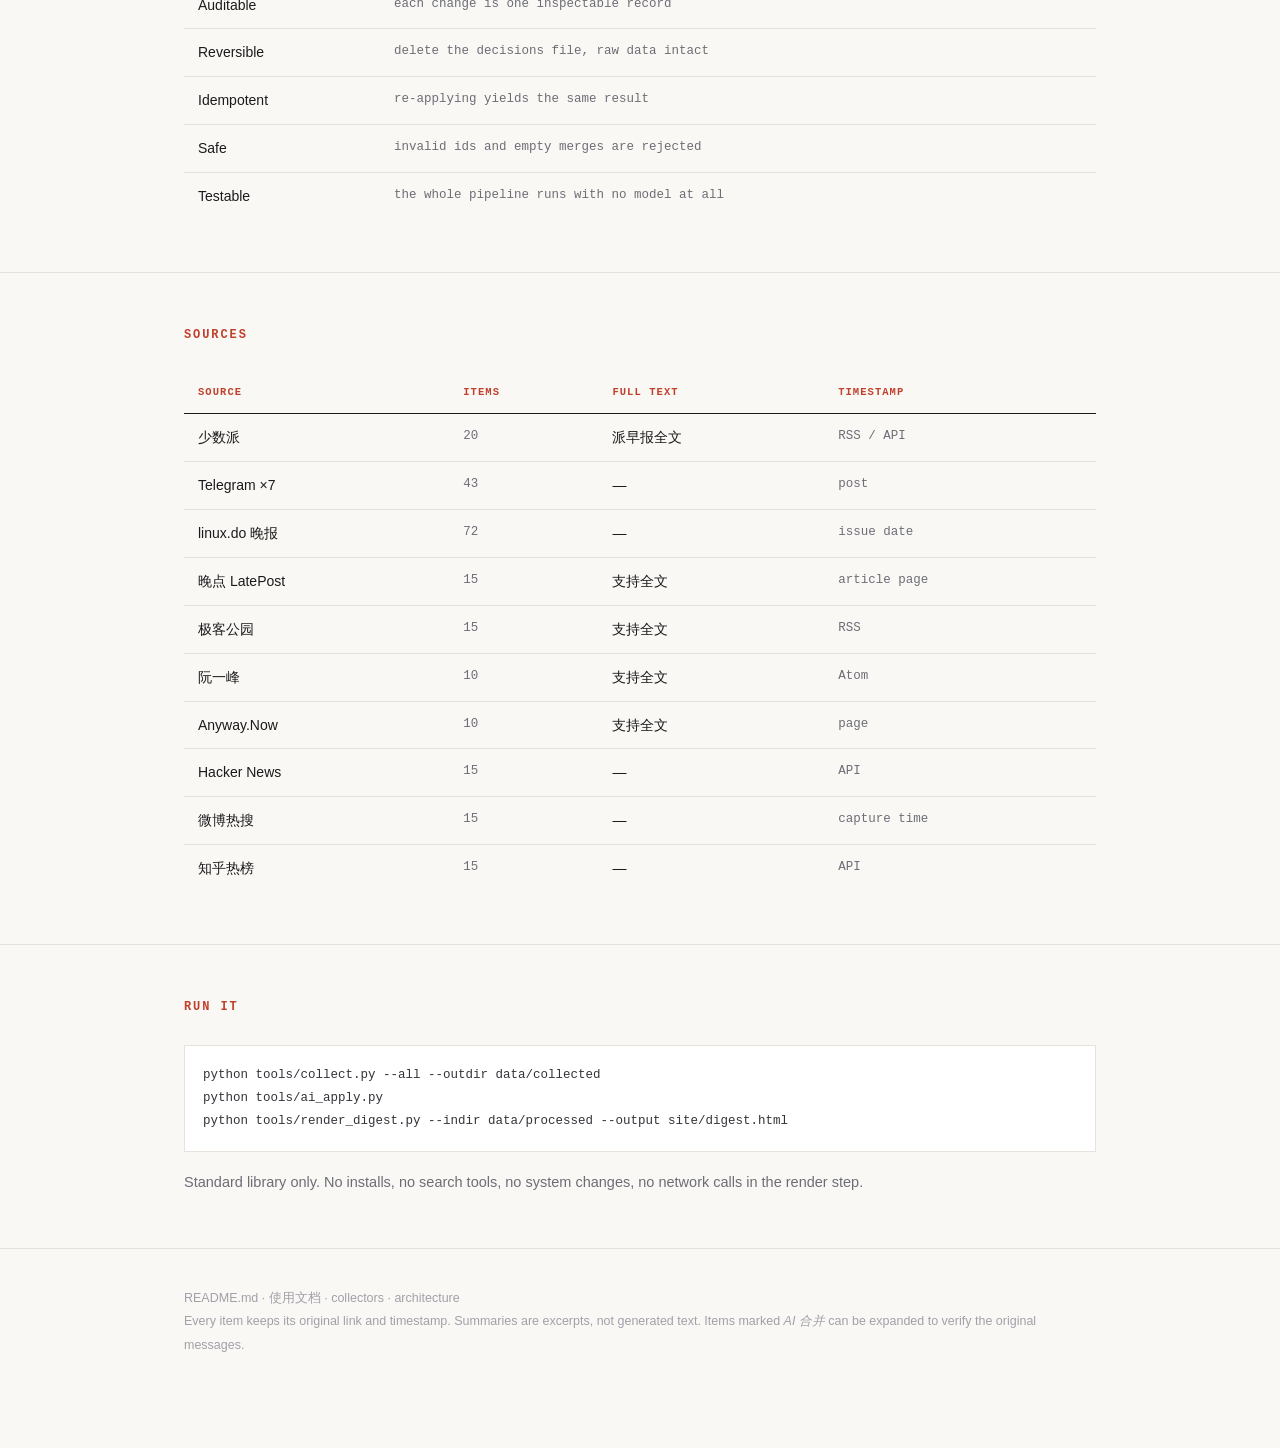
==== commit 80a99d23: "Stage 3 + docs: single-file renderer, light theme, usage guide Renderer (tools/render_digest.py) - w" ====
--- a/site/index.html
+++ b/site/index.html
@@ -6,123 +6,168 @@
 <title>Personal Newsletter System</title>
 <style>
 *{margin:0;padding:0;box-sizing:border-box}
-:root{--bg:#000;--fg:#e8e8e8;--dim:#8a8a8a;--dimmer:#5c5c5c;--accent:#ff2f2f;--line:#1a1a1a;--panel:#080808}
-html{background:var(--bg)}
-body{background:var(--bg);color:var(--fg);
-  font:15px/1.7 -apple-system,"Segoe UI","PingFang SC","Microsoft YaHei",sans-serif;-webkit-font-smoothing:antialiased}
-a{color:var(--fg);text-decoration:none;border-bottom:1px solid transparent}
-a:hover{color:var(--accent);border-bottom-color:var(--accent)}
-code,.mono,time{font-family:ui-monospace,SFMono-Regular,Menlo,Consolas,monospace}
-.wrap{width:min(1100px,100% - 32px);margin:0 auto}
-header{border-bottom:1px solid var(--line);padding:64px 0 40px}
-.kicker{color:var(--accent);font-size:11px;letter-spacing:.22em;text-transform:uppercase;font-family:ui-monospace,monospace}
-h1{font-size:clamp(2rem,6vw,4rem);line-height:1.02;letter-spacing:-.03em;margin:18px 0 20px;font-weight:800}
+:root{
+  --bg:#faf8f5;--surface:#fff;--ink:#1b1b1d;--ink-soft:#33333a;--muted:#6d6d76;
+  --faint:#a0a0a8;--line:#e7e3dc;--accent:#c0402c;--accent-soft:#fbeeea;--accent-ink:#8f2c1c;
+  --shadow:0 1px 2px rgba(28,24,20,.04),0 8px 24px -16px rgba(28,24,20,.18);
+}
+html{-webkit-text-size-adjust:100%}
+body{background:var(--bg);color:var(--ink);
+  font:16px/1.78 -apple-system,BlinkMacSystemFont,"Segoe UI","Noto Sans SC","PingFang SC","Microsoft YaHei",sans-serif;
+  -webkit-font-smoothing:antialiased}
+a{color:inherit;text-decoration:none;transition:color .16s ease}
+a:hover{color:var(--accent)}
+code,.mono,time{font-family:ui-monospace,SFMono-Regular,"SF Mono",Menlo,Consolas,monospace}
+::selection{background:var(--accent-soft)}
+.wrap{max-width:960px;margin:0 auto;padding:0 24px}
+header{padding:76px 0 46px;border-bottom:2px solid var(--ink)}
+.kicker{font-size:11px;letter-spacing:.2em;text-transform:uppercase;color:var(--accent);
+  font-family:ui-monospace,monospace;margin-bottom:20px}
+h1{font-size:clamp(30px,6vw,54px);line-height:1.08;letter-spacing:-.035em;font-weight:800;margin-bottom:22px}
 h1 em{font-style:normal;color:var(--accent)}
-.lede{color:var(--dim);max-width:70ch;font-size:16px}
-.tags{display:flex;flex-wrap:wrap;gap:8px;margin-top:26px}
-.tag{border:1px solid var(--line);color:var(--dim);font-size:11px;padding:3px 9px;font-family:ui-monospace,monospace}
-section{padding:46px 0;border-bottom:1px solid var(--line)}
-h2{font-size:13px;letter-spacing:.14em;text-transform:uppercase;color:var(--accent);
-  font-family:ui-monospace,monospace;font-weight:700;margin-bottom:22px}
-h3{font-size:16px;font-weight:700;margin-bottom:6px}
-.grid{display:grid;grid-template-columns:repeat(auto-fit,minmax(260px,1fr));gap:1px;background:var(--line)}
-.card{background:var(--panel);padding:20px}
-.card p{color:var(--dim);font-size:13.5px}
-.card .n{color:var(--accent);font-size:11px;font-family:ui-monospace,monospace;margin-bottom:10px;display:block}
+.lede{color:var(--muted);max-width:66ch;font-size:16.5px}
+.tags{display:flex;flex-wrap:wrap;gap:8px;margin-top:28px}
+.tag{font-size:11px;border:1px solid var(--line);color:var(--muted);padding:3px 9px;font-family:ui-monospace,monospace}
+section{padding:52px 0;border-bottom:1px solid var(--line)}
+h2{font-size:12px;letter-spacing:.16em;text-transform:uppercase;color:var(--accent);
+  font-family:ui-monospace,monospace;margin-bottom:26px;font-weight:700}
+h3{font-size:16px;font-weight:700;margin-bottom:7px;letter-spacing:-.01em}
+p{color:var(--muted);font-size:14.5px}
+.grid{display:grid;grid-template-columns:repeat(auto-fit,minmax(280px,1fr));gap:1px;background:var(--line)}
+.card{background:var(--surface);padding:24px;transition:transform .2s cubic-bezier(.2,.7,.3,1),box-shadow .2s ease}
+.card:hover{transform:translateY(-2px);box-shadow:var(--shadow);position:relative;z-index:1}
+.card .n{display:block;font-size:10.5px;letter-spacing:.12em;color:var(--accent);
+  font-family:ui-monospace,monospace;margin-bottom:12px}
+.stages{display:flex;flex-direction:column;gap:1px;background:var(--line)}
+.stage{background:var(--surface);padding:22px 24px;display:flex;gap:22px;align-items:flex-start}
+.stage-n{font-family:ui-monospace,monospace;font-size:11px;color:var(--accent);min-width:64px;padding-top:3px}
+.stage-body{flex:1}
+.stage-body code{font-size:12.5px;color:var(--accent-ink);background:var(--accent-soft);padding:1px 6px}
+.stage-auto{font-size:10.5px;font-family:ui-monospace,monospace;color:var(--faint);
+  border:1px solid var(--line);padding:1px 7px;white-space:nowrap}
 table{width:100%;border-collapse:collapse;font-size:14px}
-th,td{text-align:left;padding:10px 12px;border-bottom:1px solid var(--line);vertical-align:top}
-th{color:var(--accent);font-size:11px;letter-spacing:.1em;text-transform:uppercase;font-family:ui-monospace,monospace;font-weight:700}
-td.mono{font-family:ui-monospace,monospace;color:var(--dim);font-size:12.5px}
-.ok{color:var(--fg)}.warn{color:var(--dim)}.bad{color:var(--dimmer)}
-pre{background:var(--panel);border:1px solid var(--line);padding:16px;overflow-x:auto;
-  color:#c9c9c9;font-size:12.5px;font-family:ui-monospace,monospace}
-footer{padding:36px 0 80px;color:var(--dimmer);font-size:12px}
-footer code{color:var(--dim)}
-@media(max-width:640px){.wrap{width:calc(100% - 24px)}header{padding-top:44px}}
+th,td{text-align:left;padding:11px 14px;border-bottom:1px solid var(--line);vertical-align:top}
+th{font-size:10.5px;letter-spacing:.1em;text-transform:uppercase;color:var(--accent);
+  font-family:ui-monospace,monospace;font-weight:700;border-bottom:1px solid var(--ink)}
+td.mono{font-family:ui-monospace,monospace;color:var(--muted);font-size:12.5px}
+tr:last-child td{border-bottom:0}
+pre{background:var(--surface);border:1px solid var(--line);padding:18px;overflow-x:auto;
+  color:var(--ink-soft);font-size:12.5px;font-family:ui-monospace,monospace;line-height:1.85}
+footer{padding:38px 0 90px;color:var(--faint);font-size:12.5px;line-height:1.9}
+footer code{color:var(--muted)}
+@media(max-width:640px){.wrap{padding:0 16px}header{padding-top:52px}.stage{flex-direction:column;gap:10px}}
 </style>
 </head>
 <body>
 <header><div class="wrap">
   <div class="kicker">Personal content intelligence</div>
   <h1>Less noise.<br><em>More signal.</em></h1>
-  <p class="lede">A local-first newsletter pipeline for technology, film, and society. It collects ten sources with plain HTTP, preserves a timestamp and original link for every item, and renders one reviewable digest.</p>
+  <p class="lede">A local-first, three-stage newsletter pipeline for technology, film, and society. Ten sources collected with plain HTTP, an optional AI pass that returns auditable decisions, and a single self-contained HTML file for reading and sharing.</p>
   <div class="tags">
     <span class="tag">10 sources</span>
     <span class="tag">stdlib only</span>
-    <span class="tag">no search tools</span>
-    <span class="tag">中文 + English</span>
-    <span class="tag">evidence first</span>
+    <span class="tag">single-file HTML</span>
+    <span class="tag">timestamps everywhere</span>
+    <span class="tag">AI decisions, not edits</span>
   </div>
 </div></header>
 
 <main>
-  <section><div class="wrap"><h2>Generated output</h2>
+  <section><div class="wrap"><h2>Read the output</h2>
     <div class="grid">
       <div class="card">
-        <span class="n">01 / main artifact</span>
+        <span class="n">MAIN ARTIFACT</span>
         <h3><a href="digest.html">每日摘要 →</a></h3>
-        <p>Tabbed digest: 少数派派早报全文、Telegram 当日瀑布流、linux.do 六板块、晚点、极客公园、阮一峰、Anyway.Now、Hacker News、微博与知乎热榜。Sticky nav, black/red, keyboard 1–9.</p>
+        <p>One self-contained HTML file: a ranked 今日汇总 briefing, a Telegram masonry wall with AI-merge disclosures, linux.do's six sections, and seven more sources. All CSS, JS, and images inlined.</p>
       </div>
       <div class="card">
-        <span class="n">02 / telegram</span>
-        <h3><a href="digest.html#telegram">当日消息 · 瀑布流</a></h3>
-        <p>Seven channels for one day: @MaiTungNews @tnews365 @zaihuapd @xhqcankao @GodlyNews1 @NewlearnerChannel @DNSPODT. Masonry cards, local images, reactions.</p>
+        <span class="n">DELIVERY DOC</span>
+        <h3><a href="../docs/USAGE.md">使用文档 →</a></h3>
+        <p>Architecture, the three stages, time rules, the full-text policy, how the AI decisions work, and how to add a source.</p>
       </div>
       <div class="card">
-        <span class="n">03 / evidence</span>
-        <h3><a href="captures/wechat-article-zk0KxuLzhmMJ4LPYW_OHMA.html">WeChat capture report</a></h3>
-        <p>The requested article hit an environment-verification wall. The report records the final URL, detection reason, and raw JSON — a failure captured honestly rather than hidden.</p>
-      </div>
-      <div class="card">
-        <span class="n">04 / data</span>
-        <h3><a href="../data/collected/index.json">Raw JSON</a></h3>
-        <p>One file per source plus <code>index.json</code>, <code>telegram_ai_queue.json</code>, and <code>telegram_duplicate_groups.json</code>.</p>
+        <span class="n">DATA</span>
+        <h3><a href="../data/processed/index.json">Processed JSON →</a></h3>
+        <p>Per-source output with freshness status, plus <code>digest.json</code> for the briefing panel.</p>
       </div>
     </div>
   </div></section>
 
-  <section><div class="wrap"><h2>Pipeline</h2>
+  <section><div class="wrap"><h2>Three stages</h2>
+    <div class="stages">
+      <div class="stage">
+        <span class="stage-n">STAGE 1</span>
+        <div class="stage-body">
+          <h3>Collect &amp; aggregate</h3>
+          <p><code>tools/collect.py</code> → <code>data/collected/</code>. Ten source adapters, standard library only. Every item gets a timestamp, a <code>date_source</code> marker, and a freshness flag.</p>
+        </div>
+        <span class="stage-auto">automatic</span>
+      </div>
+      <div class="stage">
+        <span class="stage-n">STAGE 2</span>
+        <div class="stage-body">
+          <h3>Optional AI processing</h3>
+          <p><code>tools/ai_apply.py</code> → <code>data/processed/</code>. The model returns <em>decisions only</em> — drop, merge, rank — which this script validates and applies. Raw data is never touched, so any change is auditable and reversible.</p>
+        </div>
+        <span class="stage-auto">semi-automatic</span>
+      </div>
+      <div class="stage">
+        <span class="stage-n">STAGE 3</span>
+        <div class="stage-body">
+          <h3>Render to one file</h3>
+          <p><code>tools/render_digest.py</code> → <code>site/digest.html</code>. Deterministic, no network, images inlined as data URIs. Works with or without stage 2.</p>
+        </div>
+        <span class="stage-auto">automatic</span>
+      </div>
+    </div>
+  </div></section>
+
+  <section><div class="wrap"><h2>Why decisions, not edits</h2>
     <table>
-      <thead><tr><th>Stage</th><th>Tool</th><th>Output</th></tr></thead>
+      <thead><tr><th>Property</th><th>Decision model</th></tr></thead>
       <tbody>
-        <tr><td>Collect</td><td class="mono">tools/collect.py</td><td class="mono">data/collected/&lt;source&gt;.json</td></tr>
-        <tr><td>Pre-dedupe</td><td class="mono">tools/collect.py</td><td class="mono">telegram_duplicate_groups.json</td></tr>
-        <tr><td>AI review queue</td><td class="mono">tools/collect.py</td><td class="mono">telegram_ai_queue.json</td></tr>
-        <tr><td>Render</td><td class="mono">tools/render_digest.py</td><td class="mono">site/digest.html</td></tr>
-        <tr><td>Browser capture</td><td class="mono">tools/cdp_capture.py</td><td class="mono">data/browser-captures/</td></tr>
+        <tr><td>Auditable</td><td class="mono">each change is one inspectable record</td></tr>
+        <tr><td>Reversible</td><td class="mono">delete the decisions file, raw data intact</td></tr>
+        <tr><td>Idempotent</td><td class="mono">re-applying yields the same result</td></tr>
+        <tr><td>Safe</td><td class="mono">invalid ids and empty merges are rejected</td></tr>
+        <tr><td>Testable</td><td class="mono">the whole pipeline runs with no model at all</td></tr>
       </tbody>
     </table>
   </div></section>
 
   <section><div class="wrap"><h2>Sources</h2>
     <table>
-      <thead><tr><th>Source</th><th>Endpoint</th><th>Full text</th><th>Timestamp</th></tr></thead>
+      <thead><tr><th>Source</th><th>Items</th><th>Full text</th><th>Timestamp</th></tr></thead>
       <tbody>
-        <tr><td>少数派</td><td class="mono">/feed + /api/v1/articles</td><td>派早报全文</td><td class="mono">RSS / API</td></tr>
-        <tr><td>Telegram ×7</td><td class="mono">t.me/s/&lt;channel&gt;</td><td>—</td><td class="mono">post</td></tr>
-        <tr><td>linux.do 晚报</td><td class="mono">/issues/&lt;date&gt;/</td><td>—</td><td class="mono">issue date</td></tr>
-        <tr><td>晚点 LatePost</td><td class="mono">POST /site/index</td><td>最新 3 篇</td><td class="mono">article page</td></tr>
-        <tr><td>极客公园</td><td class="mono">/rss</td><td>最新 3 篇</td><td class="mono">RSS</td></tr>
-        <tr><td>阮一峰</td><td class="mono">/blog/atom.xml</td><td>最新一期</td><td class="mono">Atom</td></tr>
-        <tr><td>Anyway.Now</td><td class="mono">/now/</td><td>最新一期</td><td class="mono">page</td></tr>
-        <tr><td>Hacker News</td><td class="mono">firebaseio.com/v0</td><td>—</td><td class="mono">API</td></tr>
-        <tr><td>微博热搜</td><td class="mono">/ajax/side/hotSearch</td><td>—</td><td class="mono">capture time</td></tr>
-        <tr><td>知乎热榜</td><td class="mono">api.zhihu.com/topstory</td><td>—</td><td class="mono">API</td></tr>
+        <tr><td>少数派</td><td class="mono">20</td><td>派早报全文</td><td class="mono">RSS / API</td></tr>
+        <tr><td>Telegram ×7</td><td class="mono">43</td><td>—</td><td class="mono">post</td></tr>
+        <tr><td>linux.do 晚报</td><td class="mono">72</td><td>—</td><td class="mono">issue date</td></tr>
+        <tr><td>晚点 LatePost</td><td class="mono">15</td><td>支持全文</td><td class="mono">article page</td></tr>
+        <tr><td>极客公园</td><td class="mono">15</td><td>支持全文</td><td class="mono">RSS</td></tr>
+        <tr><td>阮一峰</td><td class="mono">10</td><td>支持全文</td><td class="mono">Atom</td></tr>
+        <tr><td>Anyway.Now</td><td class="mono">10</td><td>支持全文</td><td class="mono">page</td></tr>
+        <tr><td>Hacker News</td><td class="mono">15</td><td>—</td><td class="mono">API</td></tr>
+        <tr><td>微博热搜</td><td class="mono">15</td><td>—</td><td class="mono">capture time</td></tr>
+        <tr><td>知乎热榜</td><td class="mono">15</td><td>—</td><td class="mono">API</td></tr>
       </tbody>
     </table>
   </div></section>
 
   <section><div class="wrap"><h2>Run it</h2>
-<pre>python tools/collect.py --all --download-images --outdir data/collected
-python tools/render_digest.py --indir data/collected --output site/digest.html</pre>
-    <p class="lede" style="margin-top:16px">Standard library only. No installs, no search tools, no system changes.</p>
+<pre>python tools/collect.py --all --outdir data/collected
+python tools/ai_apply.py
+python tools/render_digest.py --indir data/processed --output site/digest.html</pre>
+    <p style="margin-top:18px">Standard library only. No installs, no search tools, no system changes, no network calls in the render step.</p>
   </div></section>
 </main>
 
 <footer><div class="wrap">
-  Read <a href="../README.md">README.md</a>, <a href="../docs/COLLECTORS.md">collectors</a>,
-  <a href="../docs/AI-REVIEW.md">AI review step</a>, and <a href="../docs/ARCHITECTURE.md">architecture</a>.
-  Every item keeps its original link and timestamp; summaries are excerpts, not generated text.
+  <a href="../README.md">README.md</a> ·
+  <a href="../docs/USAGE.md">使用文档</a> ·
+  <a href="../docs/COLLECTORS.md">collectors</a> ·
+  <a href="../docs/ARCHITECTURE.md">architecture</a><br>
+  Every item keeps its original link and timestamp. Summaries are excerpts, not generated text.
+  Items marked <em>AI 合并</em> can be expanded to verify the original messages.
 </div></footer>
 </body>
 </html>
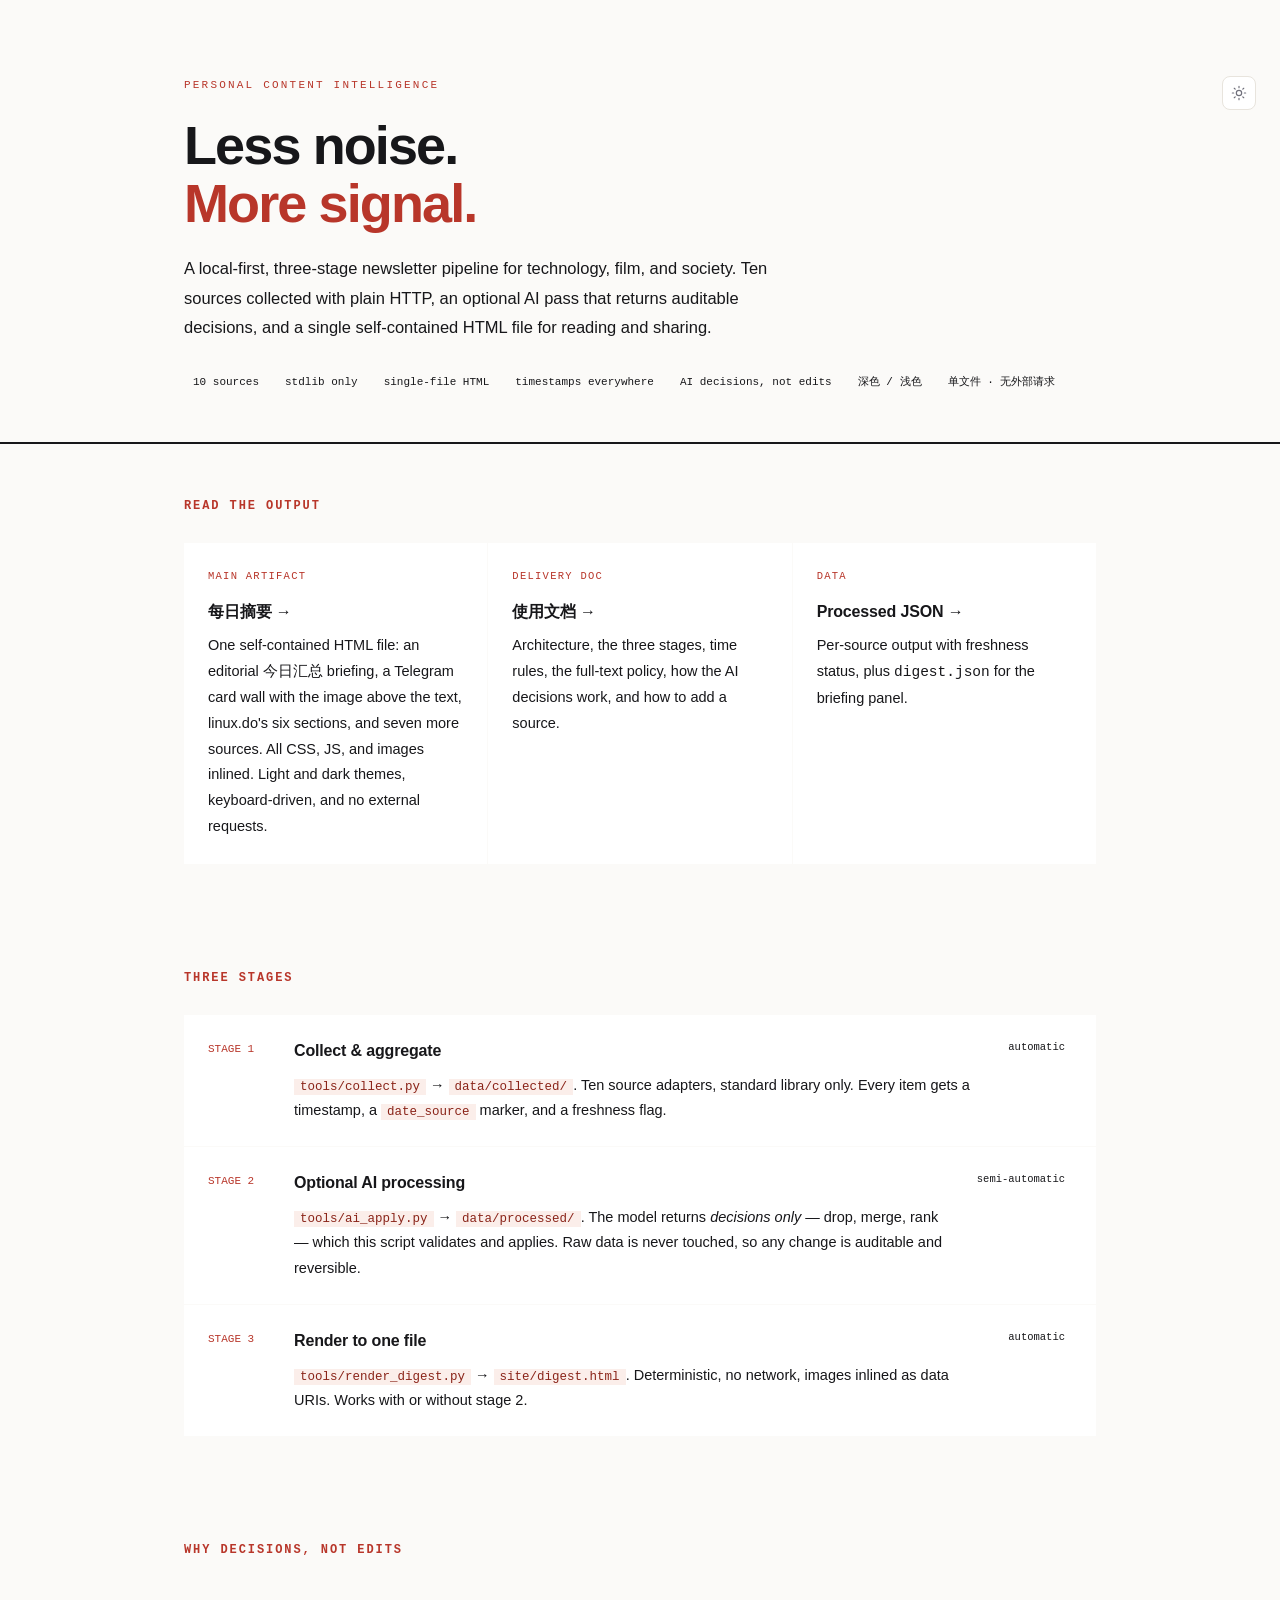
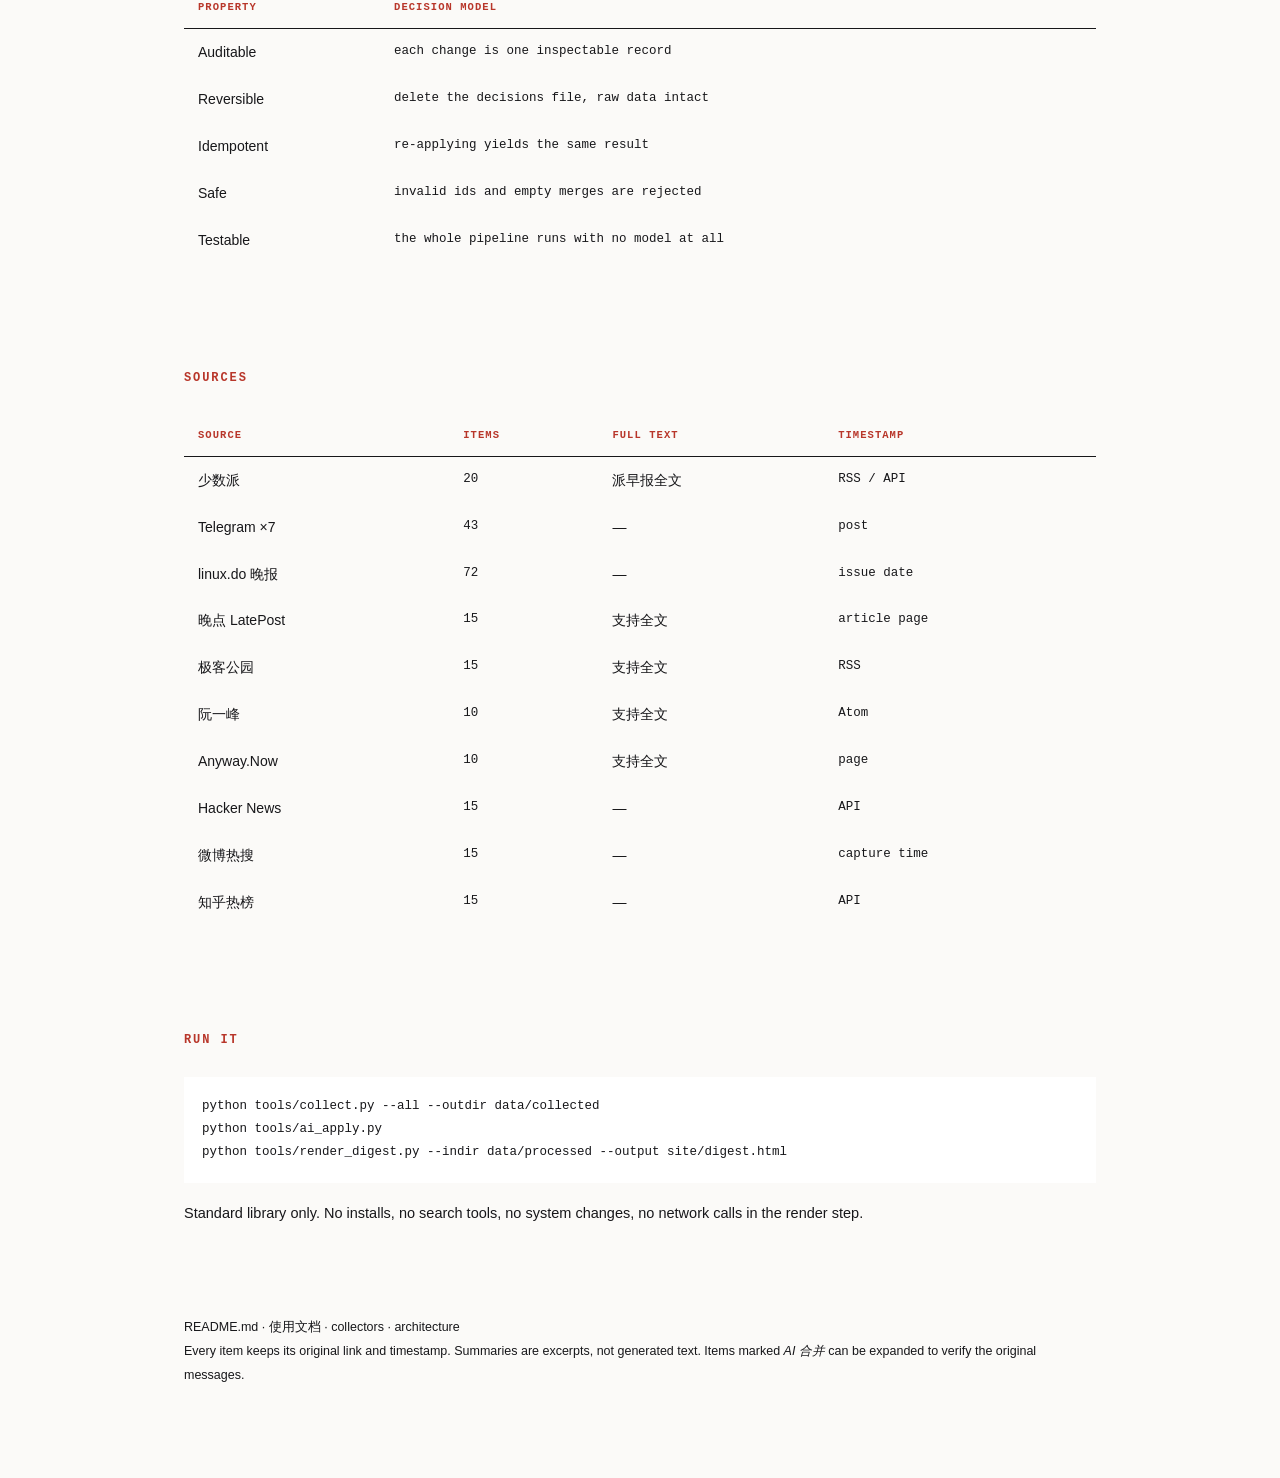
==== commit f5702729: "UI rebuilt: dark mode, fixed layout bugs, editorial digest Logic fixes - tabs were clipped: the nav " ====
--- a/site/index.html
+++ b/site/index.html
@@ -1,21 +1,29 @@
 <!doctype html>
-<html lang="zh-CN">
+<html lang="zh-CN" data-theme="light">
 <head>
 <meta charset="utf-8">
 <meta name="viewport" content="width=device-width,initial-scale=1">
+<meta name="color-scheme" content="light dark">
 <title>Personal Newsletter System</title>
 <style>
 *{margin:0;padding:0;box-sizing:border-box}
 :root{
-  --bg:#faf8f5;--surface:#fff;--ink:#1b1b1d;--ink-soft:#33333a;--muted:#6d6d76;
-  --faint:#a0a0a8;--line:#e7e3dc;--accent:#c0402c;--accent-soft:#fbeeea;--accent-ink:#8f2c1c;
-  --shadow:0 1px 2px rgba(28,24,20,.04),0 8px 24px -16px rgba(28,24,20,.18);
+  --bg:#fbfaf8;--elev:#fff;--sunken:#f5f2ec;--ink:#17171a;--ink-2:#41414a;--ink-3:#71717c;--ink-4:#a2a2ab;
+  --rule:#e8e4dd;--rule-2:#f1eee8;--accent:#b8362a;--accent-fg:#fff;--accent-soft:#fbeeea;--accent-ink:#8a2419;
+  --shadow-1:0 1px 2px rgba(24,20,16,.05);--shadow-2:0 1px 3px rgba(24,20,16,.06),0 14px 34px -22px rgba(24,20,16,.34);
+  --ease:cubic-bezier(.22,.68,.32,1);color-scheme:light;
 }
-html{-webkit-text-size-adjust:100%}
+[data-theme="dark"]{
+  --bg:#121214;--elev:#1a1a1d;--sunken:#161618;--ink:#ededee;--ink-2:#c4c4c9;--ink-3:#8f8f97;--ink-4:#6a6a73;
+  --rule:#2a2a2f;--rule-2:#212125;--accent:#e2614f;--accent-fg:#180f0d;--accent-soft:#2b1a16;--accent-ink:#ffa495;
+  --shadow-1:0 1px 2px rgba(0,0,0,.4);--shadow-2:0 1px 3px rgba(0,0,0,.5),0 14px 34px -22px rgba(0,0,0,.8);
+  color-scheme:dark;
+}
+html{-webkit-text-size-adjust:100%;scroll-behavior:smooth}
 body{background:var(--bg);color:var(--ink);
   font:16px/1.78 -apple-system,BlinkMacSystemFont,"Segoe UI","Noto Sans SC","PingFang SC","Microsoft YaHei",sans-serif;
   -webkit-font-smoothing:antialiased}
-a{color:inherit;text-decoration:none;transition:color .16s ease}
+a{color:inherit;text-decoration:none;transition:color .16s var(--ease)}
 a:hover{color:var(--accent)}
 code,.mono,time{font-family:ui-monospace,SFMono-Regular,"SF Mono",Menlo,Consolas,monospace}
 ::selection{background:var(--accent-soft)}
@@ -26,6 +34,15 @@
 h1{font-size:clamp(30px,6vw,54px);line-height:1.08;letter-spacing:-.035em;font-weight:800;margin-bottom:22px}
 h1 em{font-style:normal;color:var(--accent)}
 .lede{color:var(--muted);max-width:66ch;font-size:16.5px}
+.tools{position:absolute;top:76px;right:24px}
+.tool{display:inline-flex;align-items:center;justify-content:center;width:34px;height:34px;border:1px solid var(--rule);
+  background:var(--elev);color:var(--ink-3);border-radius:8px;cursor:pointer;
+  transition:color .16s var(--ease),border-color .16s var(--ease),transform .16s var(--ease)}
+.tool:hover{color:var(--ink);border-color:var(--ink-4)}
+.tool:active{transform:scale(.95)}
+.tool svg{width:16px;height:16px;display:block}
+[data-theme="light"] .icon-moon,[data-theme="dark"] .icon-sun{display:none}
+header{position:relative}
 .tags{display:flex;flex-wrap:wrap;gap:8px;margin-top:28px}
 .tag{font-size:11px;border:1px solid var(--line);color:var(--muted);padding:3px 9px;font-family:ui-monospace,monospace}
 section{padding:52px 0;border-bottom:1px solid var(--line)}
@@ -34,12 +51,12 @@
 h3{font-size:16px;font-weight:700;margin-bottom:7px;letter-spacing:-.01em}
 p{color:var(--muted);font-size:14.5px}
 .grid{display:grid;grid-template-columns:repeat(auto-fit,minmax(280px,1fr));gap:1px;background:var(--line)}
-.card{background:var(--surface);padding:24px;transition:transform .2s cubic-bezier(.2,.7,.3,1),box-shadow .2s ease}
+.card{background:var(--elev);padding:24px;transition:transform .22s var(--ease),box-shadow .22s var(--ease),border-color .22s var(--ease)}
 .card:hover{transform:translateY(-2px);box-shadow:var(--shadow);position:relative;z-index:1}
 .card .n{display:block;font-size:10.5px;letter-spacing:.12em;color:var(--accent);
   font-family:ui-monospace,monospace;margin-bottom:12px}
 .stages{display:flex;flex-direction:column;gap:1px;background:var(--line)}
-.stage{background:var(--surface);padding:22px 24px;display:flex;gap:22px;align-items:flex-start}
+.stage{background:var(--elev);padding:22px 24px;display:flex;gap:22px;align-items:flex-start}
 .stage-n{font-family:ui-monospace,monospace;font-size:11px;color:var(--accent);min-width:64px;padding-top:3px}
 .stage-body{flex:1}
 .stage-body code{font-size:12.5px;color:var(--accent-ink);background:var(--accent-soft);padding:1px 6px}
@@ -51,11 +68,11 @@
   font-family:ui-monospace,monospace;font-weight:700;border-bottom:1px solid var(--ink)}
 td.mono{font-family:ui-monospace,monospace;color:var(--muted);font-size:12.5px}
 tr:last-child td{border-bottom:0}
-pre{background:var(--surface);border:1px solid var(--line);padding:18px;overflow-x:auto;
+pre{background:var(--elev);border:1px solid var(--line);padding:18px;overflow-x:auto;
   color:var(--ink-soft);font-size:12.5px;font-family:ui-monospace,monospace;line-height:1.85}
 footer{padding:38px 0 90px;color:var(--faint);font-size:12.5px;line-height:1.9}
 footer code{color:var(--muted)}
-@media(max-width:640px){.wrap{padding:0 16px}header{padding-top:52px}.stage{flex-direction:column;gap:10px}}
+@media(max-width:640px){.wrap{padding:0 16px}header{padding-top:52px}.stage{flex-direction:column;gap:10px}.tools{top:auto;bottom:20px;right:16px}}
 </style>
 </head>
 <body>
@@ -63,12 +80,18 @@
   <div class="kicker">Personal content intelligence</div>
   <h1>Less noise.<br><em>More signal.</em></h1>
   <p class="lede">A local-first, three-stage newsletter pipeline for technology, film, and society. Ten sources collected with plain HTTP, an optional AI pass that returns auditable decisions, and a single self-contained HTML file for reading and sharing.</p>
+  <div class="tools"><button class="tool theme-toggle" type="button" aria-label="切换主题">
+    <svg class="icon-sun" viewBox="0 0 24 24" fill="none" stroke="currentColor" stroke-width="1.8" stroke-linecap="round"><circle cx="12" cy="12" r="4"/><path d="M12 2v2M12 20v2M2 12h2M20 12h2M4.9 4.9l1.4 1.4M17.7 17.7l1.4 1.4M19.1 4.9l-1.4 1.4M6.3 17.7l-1.4 1.4"/></svg>
+    <svg class="icon-moon" viewBox="0 0 24 24" fill="none" stroke="currentColor" stroke-width="1.8" stroke-linecap="round" stroke-linejoin="round"><path d="M21 12.8A9 9 0 1111.2 3a7 7 0 009.8 9.8z"/></svg>
+  </button></div>
   <div class="tags">
     <span class="tag">10 sources</span>
     <span class="tag">stdlib only</span>
     <span class="tag">single-file HTML</span>
     <span class="tag">timestamps everywhere</span>
     <span class="tag">AI decisions, not edits</span>
+    <span class="tag">深色 / 浅色</span>
+    <span class="tag">单文件 · 无外部请求</span>
   </div>
 </div></header>
 
@@ -78,7 +101,7 @@
       <div class="card">
         <span class="n">MAIN ARTIFACT</span>
         <h3><a href="digest.html">每日摘要 →</a></h3>
-        <p>One self-contained HTML file: a ranked 今日汇总 briefing, a Telegram masonry wall with AI-merge disclosures, linux.do's six sections, and seven more sources. All CSS, JS, and images inlined.</p>
+        <p>One self-contained HTML file: an editorial 今日汇总 briefing, a Telegram card wall with the image above the text, linux.do's six sections, and seven more sources. All CSS, JS, and images inlined. Light and dark themes, keyboard-driven, and no external requests.</p>
       </div>
       <div class="card">
         <span class="n">DELIVERY DOC</span>
@@ -169,5 +192,19 @@
   Every item keeps its original link and timestamp. Summaries are excerpts, not generated text.
   Items marked <em>AI 合并</em> can be expanded to verify the original messages.
 </div></footer>
+<script>
+(function(){
+  var root=document.documentElement,KEY='digest-theme';
+  function stored(){try{return localStorage.getItem(KEY)}catch(e){return null}}
+  var saved=stored();
+  if(saved==='light'||saved==='dark'){root.dataset.theme=saved}
+  else{root.dataset.theme=window.matchMedia&&window.matchMedia('(prefers-color-scheme: dark)').matches?'dark':'light'}
+  var b=document.querySelector('.theme-toggle');
+  if(b)b.addEventListener('click',function(){
+    var n=root.dataset.theme==='dark'?'light':'dark';
+    root.dataset.theme=n;try{localStorage.setItem(KEY,n)}catch(e){}
+  });
+})();
+</script>
 </body>
 </html>
